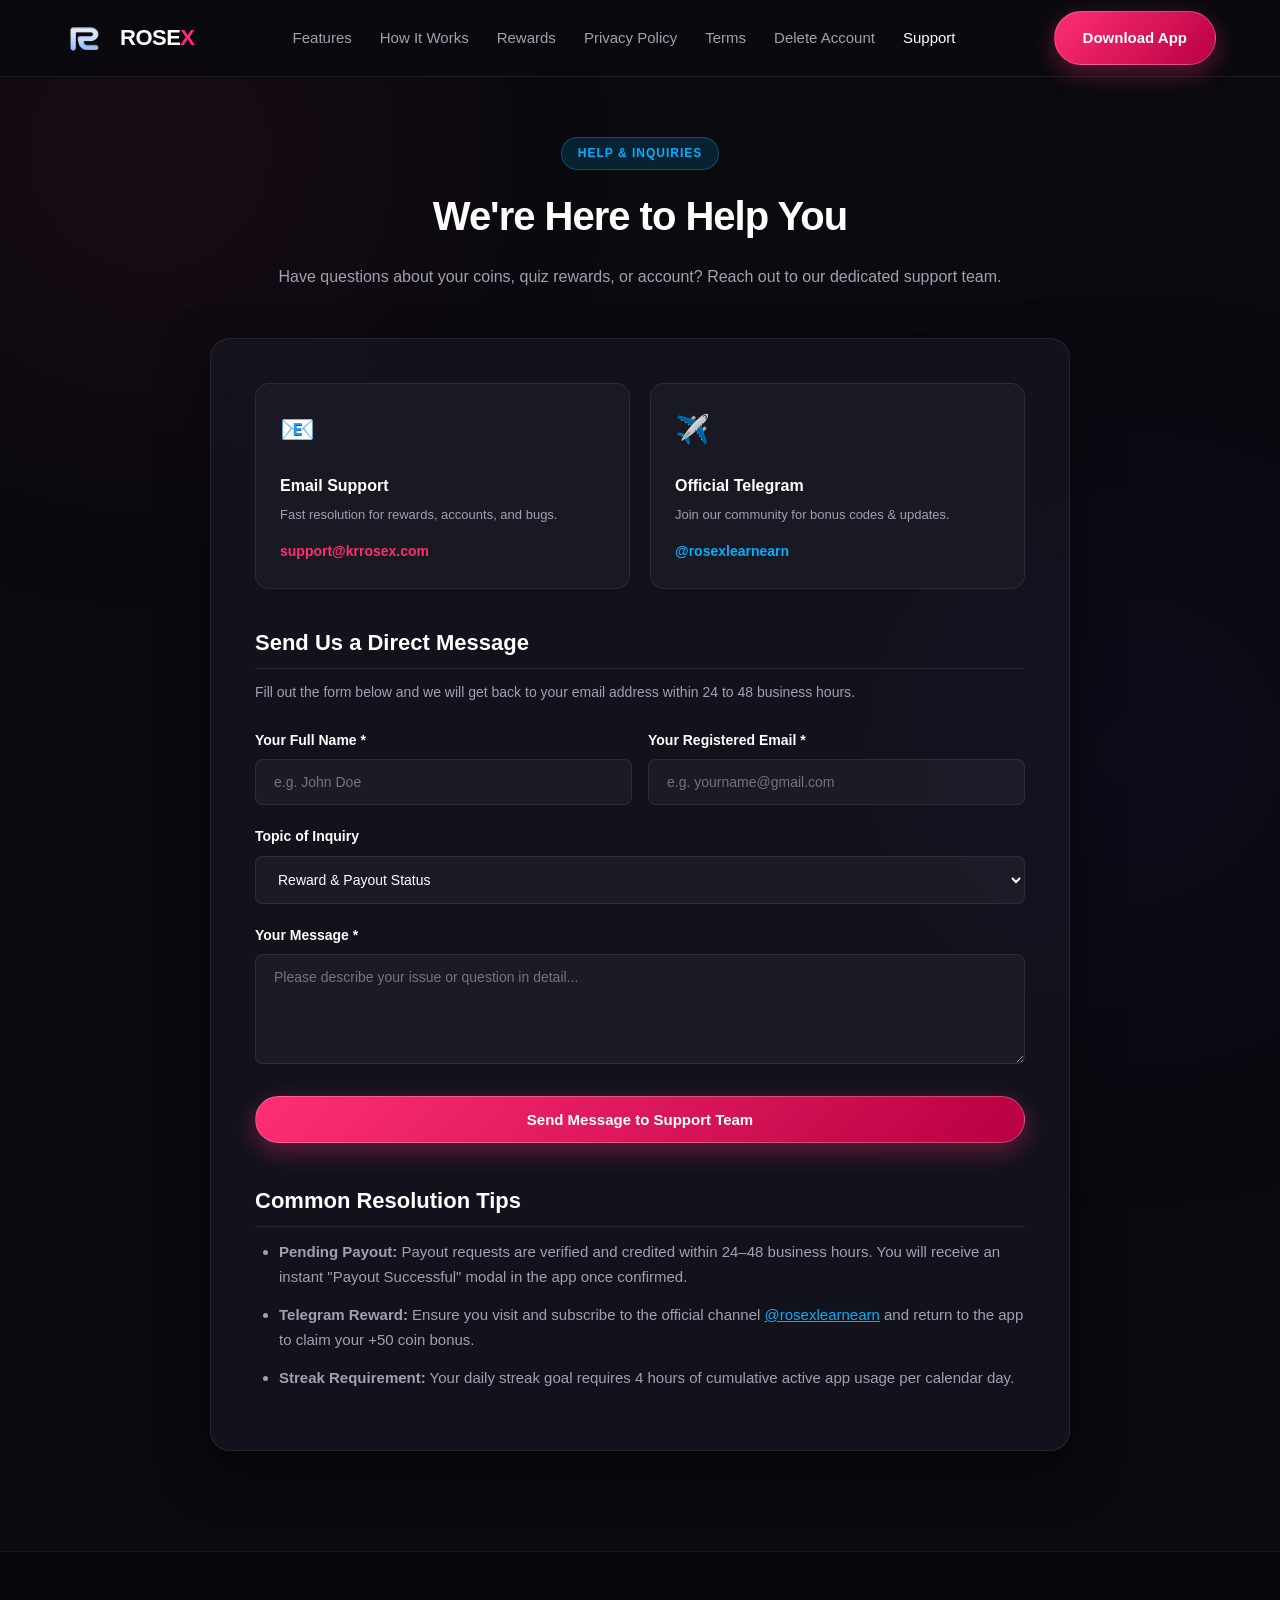
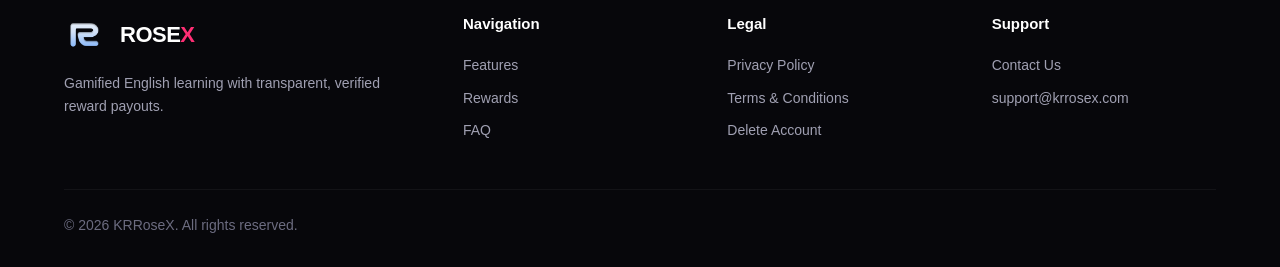
==== krrosex-site/contact.html @ 7bc258e1 "Add files via upload" ====
<!DOCTYPE html>
<html lang="en">
<head>
  <meta charset="UTF-8">
  <meta name="viewport" content="width=device-width, initial-scale=1.0">
  <title>Contact &amp; Support - KRRoseX</title>
  <meta name="description" content="Get help with KRRoseX. Contact our support team for help with quizzes, rewards, coin balances, withdrawals, or general inquiries.">
  <link rel="stylesheet" href="style.css">
  <link rel="icon" type="image/png" href="assets/logo.png">
</head>
<body>

  <!-- Ambient Glows -->
  <div class="ambient-glow glow-top-left"></div>
  <div class="ambient-glow glow-bottom-right"></div>

  <!-- Navbar -->
  <nav class="navbar">
    <div class="container nav-container">
      <a href="index.html" class="logo-wrapper">
        <img src="assets/logo.png" alt="KRRoseX Logo" class="logo-img">
        <span class="logo-text">ROSE<span>X</span></span>
      </a>

      <ul class="nav-links" id="navLinks">
        <li><a href="index.html#features">Features</a></li>
        <li><a href="index.html#how-it-works">How It Works</a></li>
        <li><a href="index.html#rewards">Rewards</a></li>
        <li><a href="privacy-policy.html">Privacy Policy</a></li>
        <li><a href="terms.html">Terms</a></li>
        <li><a href="delete-account.html">Delete Account</a></li>
        <li><a href="contact.html" class="active">Support</a></li>
      </ul>

      <div class="nav-cta">
        <a href="index.html#download" class="btn-primary">Download App</a>
        <button class="mobile-toggle" id="mobileToggle" aria-label="Toggle Navigation">☰</button>
      </div>
    </div>
  </nav>

  <!-- Contact Page Content -->
  <main class="policy-page">
    <div class="container">
      <div class="policy-header">
        <span class="section-tag" style="background: rgba(0, 176, 255, 0.15); border-color: rgba(0, 176, 255, 0.35); color: var(--accent-blue);">Help &amp; Inquiries</span>
        <h1 class="section-title">We're Here to Help You</h1>
        <p class="section-desc">Have questions about your coins, quiz rewards, or account? Reach out to our dedicated support team.</p>
      </div>

      <div class="policy-card" style="max-width: 860px; margin: 0 auto;">
        
        <div style="display: grid; grid-template-columns: 1fr 1fr; gap: 20px; margin-bottom: 36px;">
          <!-- Card 1 -->
          <div style="background: rgba(255, 255, 255, 0.03); border: 1px solid var(--border-card); border-radius: var(--radius-md); padding: 24px;">
            <div style="font-size: 28px; margin-bottom: 8px;">📧</div>
            <h3 style="font-size: 16px; margin-bottom: 6px;">Email Support</h3>
            <p style="font-size: 13px; color: var(--text-secondary); margin-bottom: 12px;">Fast resolution for rewards, accounts, and bugs.</p>
            <a href="mailto:support@krrosex.com" style="color: var(--primary); font-weight: 700; text-decoration: none; font-size: 14px;">support@krrosex.com</a>
          </div>

          <!-- Card 2 -->
          <div style="background: rgba(255, 255, 255, 0.03); border: 1px solid var(--border-card); border-radius: var(--radius-md); padding: 24px;">
            <div style="font-size: 28px; margin-bottom: 8px;">✈️</div>
            <h3 style="font-size: 16px; margin-bottom: 6px;">Official Telegram</h3>
            <p style="font-size: 13px; color: var(--text-secondary); margin-bottom: 12px;">Join our community for bonus codes &amp; updates.</p>
            <a href="https://t.me/rosexlearnearn" target="_blank" rel="noopener" style="color: var(--accent-blue); font-weight: 700; text-decoration: none; font-size: 14px;">@rosexlearnearn</a>
          </div>
        </div>

        <h2>Send Us a Direct Message</h2>
        <p style="font-size: 14px; color: var(--text-secondary); margin-bottom: 24px;">
          Fill out the form below and we will get back to your email address within 24 to 48 business hours.
        </p>

        <form id="contactForm">
          <div style="display: grid; grid-template-columns: 1fr 1fr; gap: 16px;">
            <div class="form-group">
              <label class="form-label" for="cName">Your Full Name *</label>
              <input type="text" id="cName" class="form-input" placeholder="e.g. John Doe" required>
            </div>
            <div class="form-group">
              <label class="form-label" for="cEmail">Your Registered Email *</label>
              <input type="email" id="cEmail" class="form-input" placeholder="e.g. yourname@gmail.com" required>
            </div>
          </div>

          <div class="form-group">
            <label class="form-label" for="cSubject">Topic of Inquiry</label>
            <select id="cSubject" class="form-select">
              <option value="Reward & Payout Status">Reward &amp; Payout Status</option>
              <option value="Coin Balance Discrepancy">Coin Balance Discrepancy</option>
              <option value="Quiz / Learning Content Bug">Quiz / Learning Content Bug</option>
              <option value="Referral Code Inquiry">Referral Code Inquiry</option>
              <option value="General Feedback">General Feedback</option>
            </select>
          </div>

          <div class="form-group">
            <label class="form-label" for="cMsg">Your Message *</label>
            <textarea id="cMsg" class="form-textarea" rows="5" placeholder="Please describe your issue or question in detail..." required></textarea>
          </div>

          <div class="form-group" style="margin-top: 24px;">
            <button type="submit" class="btn-primary" style="width: 100%;">
              <span>Send Message to Support Team</span>
            </button>
          </div>

          <div id="contactFeedback" style="display: none; padding: 16px; background: rgba(0, 230, 118, 0.12); border: 1px solid rgba(0, 230, 118, 0.35); border-radius: var(--radius-sm); color: var(--accent-green); font-size: 14px; margin-top: 16px;">
          </div>
        </form>

        <h2 style="margin-top: 40px;">Common Resolution Tips</h2>
        <ul>
          <li><strong>Pending Payout:</strong> Payout requests are verified and credited within 24–48 business hours. You will receive an instant "Payout Successful" modal in the app once confirmed.</li>
          <li><strong>Telegram Reward:</strong> Ensure you visit and subscribe to the official channel <a href="https://t.me/rosexlearnearn" target="_blank" rel="noopener" style="color: var(--accent-blue);">@rosexlearnearn</a> and return to the app to claim your +50 coin bonus.</li>
          <li><strong>Streak Requirement:</strong> Your daily streak goal requires 4 hours of cumulative active app usage per calendar day.</li>
        </ul>

      </div>
    </div>
  </main>

  <!-- Footer -->
  <footer class="footer">
    <div class="container">
      <div class="footer-grid">
        <div class="footer-col">
          <div class="logo-wrapper" style="margin-bottom: 16px;">
            <img src="assets/logo.png" alt="KRRoseX Logo" class="logo-img">
            <span class="logo-text">ROSE<span>X</span></span>
          </div>
          <p style="color: var(--text-secondary); font-size: 14px;">
            Gamified English learning with transparent, verified reward payouts.
          </p>
        </div>
        <div class="footer-col">
          <h4>Navigation</h4>
          <ul>
            <li><a href="index.html#features">Features</a></li>
            <li><a href="index.html#rewards">Rewards</a></li>
            <li><a href="index.html#faq">FAQ</a></li>
          </ul>
        </div>
        <div class="footer-col">
          <h4>Legal</h4>
          <ul>
            <li><a href="privacy-policy.html">Privacy Policy</a></li>
            <li><a href="terms.html">Terms &amp; Conditions</a></li>
            <li><a href="delete-account.html">Delete Account</a></li>
          </ul>
        </div>
        <div class="footer-col">
          <h4>Support</h4>
          <ul>
            <li><a href="contact.html">Contact Us</a></li>
            <li><a href="mailto:support@krrosex.com">support@krrosex.com</a></li>
          </ul>
        </div>
      </div>
      <div class="footer-bottom">
        <div>&copy; 2026 KRRoseX. All rights reserved.</div>
      </div>
    </div>
  </footer>

  <script src="script.js"></script>
</body>
</html>
---- krrosex-site/style.css ----
:root {
  --bg-primary: #0A0A0F;
  --bg-secondary: #12121A;
  --bg-card: rgba(22, 22, 34, 0.75);
  --bg-card-hover: rgba(30, 30, 46, 0.85);
  --border-card: rgba(255, 255, 255, 0.08);
  --border-glow: rgba(255, 51, 102, 0.4);
  
  --primary: #FF2E74;
  --primary-glow: rgba(255, 46, 116, 0.35);
  --secondary: #7928CA;
  --accent-gold: #FFB800;
  --accent-gold-glow: rgba(255, 184, 0, 0.35);
  --accent-green: #00E676;
  --accent-blue: #00B0FF;
  
  --text-primary: #FFFFFF;
  --text-secondary: #A0A0B2;
  --text-muted: #6C6C80;
  
  --font-family: -apple-system, BlinkMacSystemFont, "Segoe UI", Roboto, Helvetica, Arial, sans-serif;
  --radius-sm: 8px;
  --radius-md: 14px;
  --radius-lg: 20px;
  --radius-xl: 28px;
  --transition: all 0.3s cubic-bezier(0.16, 1, 0.3, 1);
}

* {
  margin: 0;
  padding: 0;
  box-sizing: border-box;
}

html {
  scroll-behavior: smooth;
  font-family: var(--font-family);
  background-color: var(--bg-primary);
  color: var(--text-primary);
}

body {
  overflow-x: hidden;
  line-height: 1.6;
  position: relative;
  background-color: var(--bg-primary);
}

/* Background Ambient Glows */
.ambient-glow {
  position: fixed;
  width: 600px;
  height: 600px;
  border-radius: 50%;
  filter: blur(140px);
  pointer-events: none;
  z-index: 0;
  opacity: 0.15;
}

.glow-top-left {
  top: -150px;
  left: -150px;
  background: radial-gradient(circle, var(--primary) 0%, transparent 70%);
}

.glow-bottom-right {
  bottom: -150px;
  right: -150px;
  background: radial-gradient(circle, var(--secondary) 0%, transparent 70%);
}

.glow-center {
  top: 50%;
  left: 50%;
  transform: translate(-50%, -50%);
  background: radial-gradient(circle, #0070F3 0%, transparent 70%);
  opacity: 0.08;
}

/* Container */
.container {
  max-width: 1200px;
  margin: 0 auto;
  padding: 0 24px;
  position: relative;
  z-index: 1;
}

/* Navbar */
.navbar {
  position: sticky;
  top: 0;
  width: 100%;
  backdrop-filter: blur(20px);
  -webkit-backdrop-filter: blur(20px);
  background: rgba(10, 10, 15, 0.85);
  border-bottom: 1px solid var(--border-card);
  z-index: 100;
  transition: var(--transition);
}

.nav-container {
  display: flex;
  align-items: center;
  justify-content: space-between;
  height: 76px;
}

.logo-wrapper {
  display: flex;
  align-items: center;
  gap: 12px;
  text-decoration: none;
}

.logo-img {
  width: 44px;
  height: 44px;
  border-radius: 12px;
  object-fit: contain;
}

.logo-text {
  font-size: 22px;
  font-weight: 800;
  color: var(--text-primary);
  letter-spacing: -0.5px;
}

.logo-text span {
  color: var(--primary);
}

.nav-links {
  display: flex;
  align-items: center;
  gap: 28px;
  list-style: none;
}

.nav-links a {
  color: var(--text-secondary);
  text-decoration: none;
  font-size: 15px;
  font-weight: 500;
  transition: var(--transition);
}

.nav-links a:hover,
.nav-links a.active {
  color: var(--text-primary);
}

.nav-cta {
  display: flex;
  align-items: center;
  gap: 16px;
}

.mobile-toggle {
  display: none;
  background: none;
  border: none;
  color: var(--text-primary);
  font-size: 26px;
  cursor: pointer;
}

/* Buttons */
.btn-primary {
  display: inline-flex;
  align-items: center;
  justify-content: center;
  gap: 10px;
  padding: 14px 28px;
  background: linear-gradient(135deg, #FF2E74 0%, #B80042 100%);
  color: #FFFFFF;
  font-size: 15px;
  font-weight: 700;
  border-radius: 50px;
  text-decoration: none;
  border: 1px solid rgba(255, 255, 255, 0.25);
  box-shadow: 0 8px 24px var(--primary-glow);
  cursor: pointer;
  transition: var(--transition);
}

.btn-primary:hover {
  transform: translateY(-2px);
  box-shadow: 0 12px 32px rgba(255, 46, 116, 0.55);
}

.btn-secondary {
  display: inline-flex;
  align-items: center;
  justify-content: center;
  gap: 10px;
  padding: 14px 28px;
  background: rgba(255, 255, 255, 0.06);
  color: var(--text-primary);
  font-size: 15px;
  font-weight: 600;
  border-radius: 50px;
  text-decoration: none;
  border: 1px solid var(--border-card);
  backdrop-filter: blur(10px);
  cursor: pointer;
  transition: var(--transition);
}

.btn-secondary:hover {
  background: rgba(255, 255, 255, 0.12);
  border-color: rgba(255, 255, 255, 0.2);
  transform: translateY(-2px);
}

/* Hero Section */
.hero {
  padding: 80px 0 60px;
  position: relative;
}

.hero-grid {
  display: grid;
  grid-template-columns: 1.15fr 0.85fr;
  align-items: center;
  gap: 48px;
}

.hero-badge {
  display: inline-flex;
  align-items: center;
  gap: 8px;
  padding: 8px 16px;
  background: rgba(255, 184, 0, 0.12);
  border: 1px solid rgba(255, 184, 0, 0.35);
  border-radius: 50px;
  color: var(--accent-gold);
  font-size: 13px;
  font-weight: 600;
  margin-bottom: 24px;
}

.hero-badge img {
  width: 18px;
  height: 18px;
}

.hero-title {
  font-size: 54px;
  font-weight: 900;
  line-height: 1.15;
  letter-spacing: -1.5px;
  margin-bottom: 20px;
}

.hero-title .gradient-text {
  background: linear-gradient(135deg, #FFFFFF 0%, #FF2E74 50%, #FFB800 100%);
  -webkit-background-clip: text;
  -webkit-text-fill-color: transparent;
}

.hero-desc {
  font-size: 18px;
  color: var(--text-secondary);
  line-height: 1.6;
  margin-bottom: 36px;
  max-width: 540px;
}

.hero-cta {
  display: flex;
  flex-wrap: wrap;
  gap: 16px;
  margin-bottom: 40px;
}

.hero-stats {
  display: flex;
  gap: 32px;
  padding-top: 24px;
  border-top: 1px solid var(--border-card);
}

.stat-item h3 {
  font-size: 28px;
  font-weight: 800;
  color: var(--text-primary);
}

.stat-item p {
  font-size: 13px;
  color: var(--text-muted);
}

/* Phone Mockup Display */
.hero-phone-wrap {
  position: relative;
  display: flex;
  justify-content: center;
  align-items: center;
}

.phone-card {
  width: 320px;
  background: var(--bg-secondary);
  border: 2px solid rgba(255, 255, 255, 0.12);
  border-radius: 40px;
  padding: 16px;
  box-shadow: 0 25px 60px rgba(0, 0, 0, 0.8), 0 0 50px rgba(255, 46, 116, 0.25);
  position: relative;
}

.phone-screen {
  background: #0D0D14;
  border-radius: 30px;
  padding: 20px 16px;
  display: flex;
  flex-direction: column;
  gap: 16px;
}

.phone-header {
  display: flex;
  justify-content: space-between;
  align-items: center;
}

.phone-user {
  display: flex;
  align-items: center;
  gap: 10px;
}

.phone-avatar {
  width: 38px;
  height: 38px;
  border-radius: 50%;
  border: 2px solid var(--primary);
}

.phone-username {
  font-size: 14px;
  font-weight: 700;
}

.phone-wallet-pill {
  display: flex;
  align-items: center;
  gap: 6px;
  padding: 6px 12px;
  background: rgba(255, 184, 0, 0.15);
  border: 1px solid rgba(255, 184, 0, 0.3);
  border-radius: 20px;
  font-size: 13px;
  font-weight: 700;
  color: var(--accent-gold);
}

.phone-wallet-pill img {
  width: 16px;
  height: 16px;
}

.phone-streak-banner {
  background: linear-gradient(135deg, rgba(255, 46, 116, 0.15) 0%, rgba(121, 40, 202, 0.15) 100%);
  border: 1px solid rgba(255, 46, 116, 0.3);
  border-radius: 16px;
  padding: 14px;
  display: flex;
  align-items: center;
  gap: 12px;
}

.phone-streak-banner img {
  width: 32px;
  height: 32px;
}

.phone-quiz-card {
  background: rgba(255, 255, 255, 0.04);
  border: 1px solid var(--border-card);
  border-radius: 16px;
  padding: 16px;
}

.quiz-option {
  margin-top: 10px;
  padding: 10px 14px;
  border-radius: 10px;
  font-size: 13px;
  background: rgba(255, 255, 255, 0.03);
  border: 1px solid rgba(255, 255, 255, 0.08);
}

.quiz-option.correct {
  background: rgba(0, 230, 118, 0.12);
  border-color: rgba(0, 230, 118, 0.4);
  color: var(--accent-green);
  font-weight: 600;
}

/* Floating Rewards Pill */
.floating-reward {
  position: absolute;
  bottom: -15px;
  left: -20px;
  background: rgba(20, 20, 30, 0.95);
  backdrop-filter: blur(14px);
  border: 1px solid rgba(0, 230, 118, 0.4);
  padding: 12px 20px;
  border-radius: 20px;
  display: flex;
  align-items: center;
  gap: 10px;
  box-shadow: 0 10px 30px rgba(0, 0, 0, 0.6);
  animation: floatUpDown 3s ease-in-out infinite;
}

.floating-reward .check-icon {
  width: 24px;
  height: 24px;
  border-radius: 50%;
  background: var(--accent-green);
  color: #000;
  display: flex;
  align-items: center;
  justify-content: center;
  font-weight: 800;
  font-size: 13px;
}

@keyframes floatUpDown {
  0%, 100% { transform: translateY(0); }
  50% { transform: translateY(-8px); }
}

/* Section Header */
.section-header {
  text-align: center;
  max-width: 680px;
  margin: 0 auto 56px;
}

.section-tag {
  display: inline-block;
  padding: 6px 16px;
  background: rgba(255, 46, 116, 0.12);
  border: 1px solid rgba(255, 46, 116, 0.3);
  border-radius: 50px;
  color: var(--primary);
  font-size: 12px;
  font-weight: 700;
  text-transform: uppercase;
  letter-spacing: 1px;
  margin-bottom: 14px;
}

.section-title {
  font-size: 40px;
  font-weight: 800;
  letter-spacing: -1px;
  margin-bottom: 16px;
}

.section-desc {
  font-size: 16px;
  color: var(--text-secondary);
}

/* Features Grid */
.features-section {
  padding: 100px 0;
}

.features-grid {
  display: grid;
  grid-template-columns: repeat(auto-fit, minmax(320px, 1fr));
  gap: 28px;
}

.feature-card {
  background: var(--bg-card);
  backdrop-filter: blur(16px);
  border: 1px solid var(--border-card);
  border-radius: var(--radius-lg);
  padding: 32px 28px;
  position: relative;
  overflow: hidden;
  transition: var(--transition);
}

.feature-card::before {
  content: "";
  position: absolute;
  top: 0;
  left: 0;
  width: 100%;
  height: 2px;
  background: linear-gradient(90deg, transparent, var(--primary), transparent);
  opacity: 0;
  transition: var(--transition);
}

.feature-card:hover {
  transform: translateY(-6px);
  border-color: rgba(255, 46, 116, 0.35);
  box-shadow: 0 20px 40px rgba(0, 0, 0, 0.5), 0 0 30px rgba(255, 46, 116, 0.15);
}

.feature-card:hover::before {
  opacity: 1;
}

.feature-icon-wrap {
  width: 58px;
  height: 58px;
  border-radius: 16px;
  background: rgba(255, 46, 116, 0.12);
  border: 1px solid rgba(255, 46, 116, 0.25);
  display: flex;
  align-items: center;
  justify-content: center;
  margin-bottom: 22px;
  font-size: 26px;
}

.feature-title {
  font-size: 20px;
  font-weight: 700;
  margin-bottom: 12px;
}

.feature-desc {
  font-size: 14px;
  color: var(--text-secondary);
  line-height: 1.6;
}

/* Rewards Section */
.rewards-section {
  padding: 90px 0;
  background: linear-gradient(180deg, transparent 0%, rgba(18, 18, 26, 0.6) 50%, transparent 100%);
}

.rewards-tabs {
  display: flex;
  justify-content: center;
  gap: 12px;
  margin-bottom: 40px;
  flex-wrap: wrap;
}

.tab-btn {
  padding: 10px 24px;
  border-radius: 30px;
  background: rgba(255, 255, 255, 0.05);
  border: 1px solid var(--border-card);
  color: var(--text-secondary);
  font-size: 14px;
  font-weight: 600;
  cursor: pointer;
  transition: var(--transition);
}

.tab-btn.active,
.tab-btn:hover {
  background: var(--primary);
  color: #FFF;
  border-color: var(--primary);
  box-shadow: 0 4px 16px var(--primary-glow);
}

.rewards-grid {
  display: grid;
  grid-template-columns: repeat(auto-fit, minmax(260px, 1fr));
  gap: 24px;
}

.reward-card {
  background: var(--bg-card);
  border: 1px solid var(--border-card);
  border-radius: var(--radius-lg);
  padding: 24px;
  display: flex;
  flex-direction: column;
  transition: var(--transition);
  position: relative;
}

.reward-card:hover {
  transform: translateY(-4px);
  border-color: rgba(255, 184, 0, 0.35);
  box-shadow: 0 16px 36px rgba(0, 0, 0, 0.5);
}

.reward-logo-wrap {
  width: 100%;
  height: 120px;
  border-radius: 12px;
  overflow: hidden;
  background: rgba(0, 0, 0, 0.3);
  display: flex;
  align-items: center;
  justify-content: center;
  margin-bottom: 18px;
}

.reward-logo-wrap img {
  width: 100%;
  height: 100%;
  object-fit: cover;
}

.reward-name {
  font-size: 18px;
  font-weight: 700;
  margin-bottom: 6px;
}

.reward-desc {
  font-size: 13px;
  color: var(--text-secondary);
  margin-bottom: 16px;
  flex-grow: 1;
}

.reward-badge {
  display: inline-block;
  padding: 6px 14px;
  background: rgba(255, 184, 0, 0.12);
  border: 1px solid rgba(255, 184, 0, 0.3);
  border-radius: 20px;
  color: var(--accent-gold);
  font-size: 13px;
  font-weight: 700;
}

/* How It Works Steps */
.how-section {
  padding: 90px 0;
}

.steps-grid {
  display: grid;
  grid-template-columns: repeat(auto-fit, minmax(240px, 1fr));
  gap: 28px;
  position: relative;
}

.step-card {
  background: var(--bg-card);
  border: 1px solid var(--border-card);
  border-radius: var(--radius-lg);
  padding: 32px 24px;
  position: relative;
  text-align: center;
}

.step-number {
  width: 48px;
  height: 48px;
  border-radius: 50%;
  background: linear-gradient(135deg, var(--primary) 0%, var(--secondary) 100%);
  color: #FFF;
  font-size: 20px;
  font-weight: 800;
  display: flex;
  align-items: center;
  justify-content: center;
  margin: 0 auto 20px;
  box-shadow: 0 6px 16px var(--primary-glow);
}

.step-title {
  font-size: 18px;
  font-weight: 700;
  margin-bottom: 10px;
}

.step-desc {
  font-size: 14px;
  color: var(--text-secondary);
}

/* FAQ Section */
.faq-section {
  padding: 90px 0;
}

.faq-list {
  max-width: 800px;
  margin: 0 auto;
  display: flex;
  flex-direction: column;
  gap: 16px;
}

.faq-item {
  background: var(--bg-card);
  border: 1px solid var(--border-card);
  border-radius: var(--radius-md);
  overflow: hidden;
  transition: var(--transition);
}

.faq-question {
  padding: 20px 24px;
  font-size: 16px;
  font-weight: 600;
  cursor: pointer;
  display: flex;
  justify-content: space-between;
  align-items: center;
  user-select: none;
}

.faq-toggle-icon {
  font-size: 20px;
  transition: transform 0.3s ease;
  color: var(--primary);
}

.faq-answer {
  max-height: 0;
  overflow: hidden;
  transition: max-height 0.35s ease, padding 0.35s ease;
  color: var(--text-secondary);
  font-size: 14px;
  line-height: 1.6;
  padding: 0 24px;
}

.faq-item.active {
  border-color: rgba(255, 46, 116, 0.35);
}

.faq-item.active .faq-toggle-icon {
  transform: rotate(45deg);
}

.faq-item.active .faq-answer {
  max-height: 300px;
  padding: 0 24px 20px;
}

/* Call to Action Banner */
.cta-banner {
  padding: 80px 0;
}

.cta-box {
  background: linear-gradient(135deg, rgba(255, 46, 116, 0.15) 0%, rgba(121, 40, 202, 0.18) 100%);
  border: 1px solid rgba(255, 46, 116, 0.35);
  border-radius: var(--radius-xl);
  padding: 60px 40px;
  text-align: center;
  position: relative;
  overflow: hidden;
  box-shadow: 0 20px 50px rgba(0, 0, 0, 0.6);
}

.cta-title {
  font-size: 38px;
  font-weight: 800;
  margin-bottom: 16px;
}

.cta-desc {
  font-size: 16px;
  color: var(--text-secondary);
  max-width: 580px;
  margin: 0 auto 32px;
}

/* Footer */
.footer {
  background: #07070B;
  border-top: 1px solid var(--border-card);
  padding: 60px 0 30px;
  font-size: 14px;
  color: var(--text-muted);
}

.footer-grid {
  display: grid;
  grid-template-columns: 1.6fr 1fr 1fr 1fr;
  gap: 40px;
  margin-bottom: 48px;
}

.footer-col h4 {
  font-size: 15px;
  font-weight: 700;
  color: var(--text-primary);
  margin-bottom: 18px;
}

.footer-col ul {
  list-style: none;
  display: flex;
  flex-direction: column;
  gap: 10px;
}

.footer-col ul a {
  color: var(--text-secondary);
  text-decoration: none;
  transition: var(--transition);
}

.footer-col ul a:hover {
  color: var(--primary);
}

.footer-bottom {
  border-top: 1px solid rgba(255, 255, 255, 0.05);
  padding-top: 24px;
  display: flex;
  justify-content: space-between;
  align-items: center;
  flex-wrap: wrap;
  gap: 16px;
}

/* Policy Pages Layout */
.policy-page {
  padding: 60px 0 100px;
}

.policy-header {
  text-align: center;
  margin-bottom: 48px;
}

.policy-card {
  background: var(--bg-card);
  backdrop-filter: blur(16px);
  border: 1px solid var(--border-card);
  border-radius: var(--radius-lg);
  padding: 44px;
  box-shadow: 0 20px 50px rgba(0, 0, 0, 0.5);
}

.policy-card h2 {
  font-size: 22px;
  font-weight: 700;
  color: var(--text-primary);
  margin: 32px 0 12px;
  padding-bottom: 8px;
  border-bottom: 1px solid rgba(255, 255, 255, 0.08);
}

.policy-card h2:first-of-type {
  margin-top: 0;
}

.policy-card h3 {
  font-size: 17px;
  font-weight: 600;
  color: var(--text-primary);
  margin: 20px 0 8px;
}

.policy-card p,
.policy-card li {
  font-size: 15px;
  color: var(--text-secondary);
  line-height: 1.7;
  margin-bottom: 12px;
}

.policy-card ul {
  padding-left: 24px;
  margin-bottom: 16px;
}

.policy-badge {
  display: inline-block;
  padding: 4px 12px;
  background: rgba(0, 176, 255, 0.12);
  border: 1px solid rgba(0, 176, 255, 0.3);
  border-radius: 6px;
  color: var(--accent-blue);
  font-size: 12px;
  font-weight: 600;
  margin-right: 6px;
  margin-bottom: 6px;
}

/* Contact / Deletion Form */
.form-group {
  margin-bottom: 20px;
}

.form-label {
  display: block;
  font-size: 14px;
  font-weight: 600;
  color: var(--text-primary);
  margin-bottom: 8px;
}

.form-input,
.form-textarea,
.form-select {
  width: 100%;
  padding: 14px 18px;
  background: rgba(255, 255, 255, 0.04);
  border: 1px solid var(--border-card);
  border-radius: var(--radius-sm);
  color: var(--text-primary);
  font-size: 14px;
  font-family: inherit;
  transition: var(--transition);
}

.form-input:focus,
.form-textarea:focus,
.form-select:focus {
  outline: none;
  border-color: var(--primary);
  box-shadow: 0 0 0 3px var(--primary-glow);
  background: rgba(255, 255, 255, 0.07);
}

/* Responsive */
@media (max-width: 992px) {
  .hero-grid {
    grid-template-columns: 1fr;
    text-align: center;
  }
  .hero-desc {
    margin: 0 auto 36px;
  }
  .hero-cta {
    justify-content: center;
  }
  .hero-stats {
    justify-content: center;
  }
  .hero-phone-wrap {
    margin-top: 20px;
  }
  .footer-grid {
    grid-template-columns: 1fr 1fr;
  }
}

@media (max-width: 768px) {
  .nav-links {
    position: fixed;
    top: 76px;
    left: 0;
    width: 100%;
    background: rgba(10, 10, 15, 0.98);
    backdrop-filter: blur(20px);
    flex-direction: column;
    padding: 30px;
    gap: 20px;
    border-bottom: 1px solid var(--border-card);
    transform: translateY(-150%);
    transition: transform 0.4s ease;
  }
  .nav-links.active {
    transform: translateY(0);
  }
  .mobile-toggle {
    display: block;
  }
  .hero-title {
    font-size: 38px;
  }
  .section-title {
    font-size: 30px;
  }
  .policy-card {
    padding: 24px;
  }
  .footer-grid {
    grid-template-columns: 1fr;
  }
}
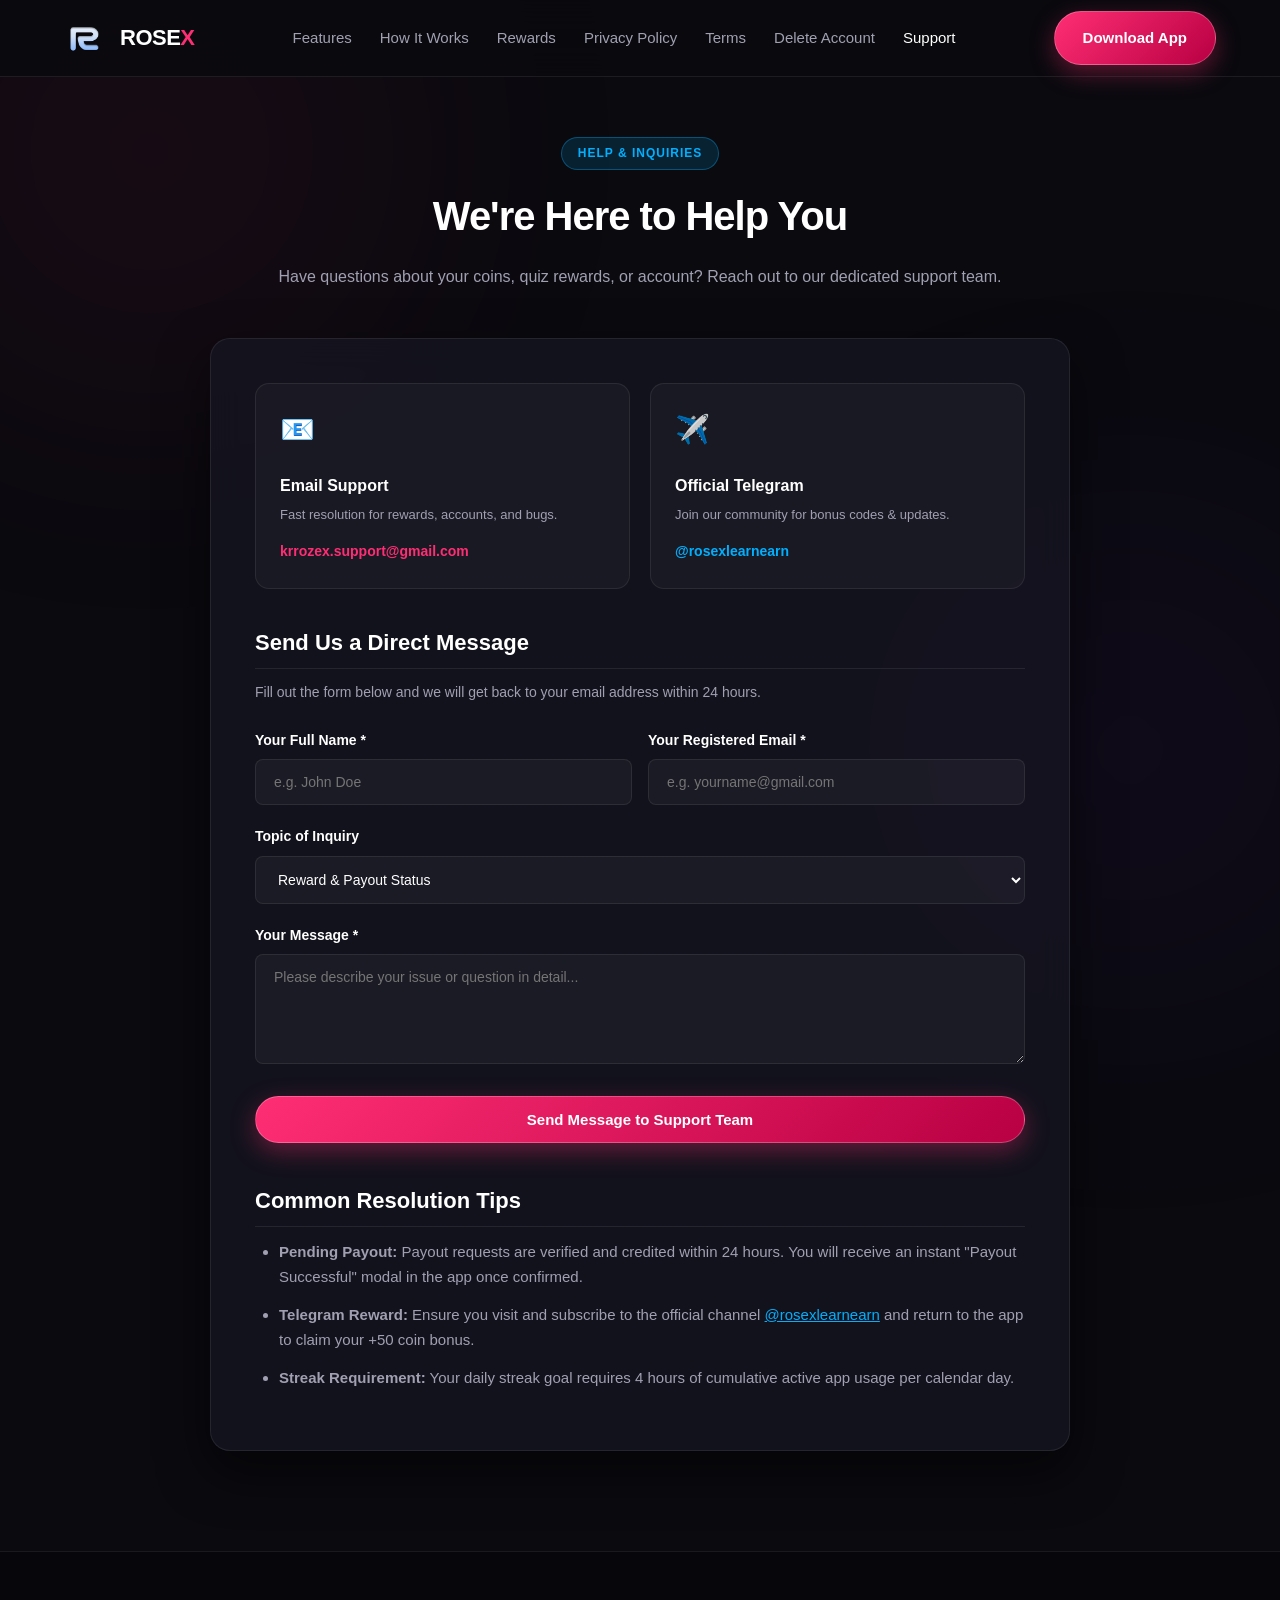
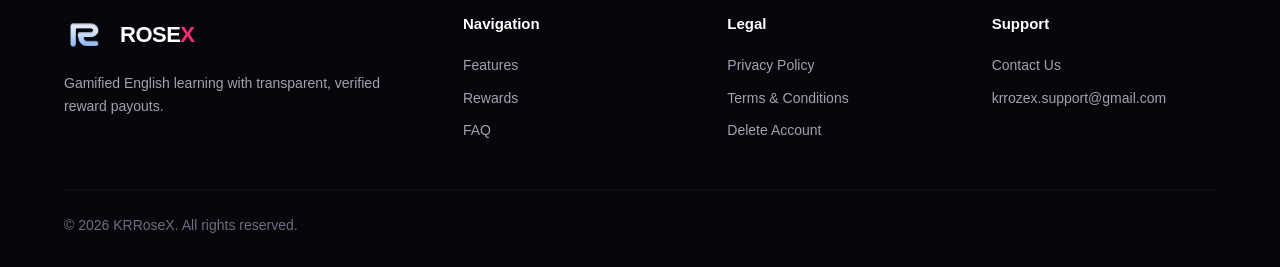
==== commit 24be4af7: "Update contact.html" ====
--- a/krrosex-site/contact.html
+++ b/krrosex-site/contact.html
@@ -56,7 +56,7 @@
             <div style="font-size: 28px; margin-bottom: 8px;">📧</div>
             <h3 style="font-size: 16px; margin-bottom: 6px;">Email Support</h3>
             <p style="font-size: 13px; color: var(--text-secondary); margin-bottom: 12px;">Fast resolution for rewards, accounts, and bugs.</p>
-            <a href="mailto:support@krrosex.com" style="color: var(--primary); font-weight: 700; text-decoration: none; font-size: 14px;">support@krrosex.com</a>
+            <a href="mailto:krrozex.support@gmail.com" style="color: var(--primary); font-weight: 700; text-decoration: none; font-size: 14px;">krrozex.support@gmail.com</a>
           </div>
 
           <!-- Card 2 -->
@@ -70,7 +70,7 @@
 
         <h2>Send Us a Direct Message</h2>
         <p style="font-size: 14px; color: var(--text-secondary); margin-bottom: 24px;">
-          Fill out the form below and we will get back to your email address within 24 to 48 business hours.
+          Fill out the form below and we will get back to your email address within 24 hours.
         </p>
 
         <form id="contactForm">
@@ -113,7 +113,7 @@
 
         <h2 style="margin-top: 40px;">Common Resolution Tips</h2>
         <ul>
-          <li><strong>Pending Payout:</strong> Payout requests are verified and credited within 24–48 business hours. You will receive an instant "Payout Successful" modal in the app once confirmed.</li>
+          <li><strong>Pending Payout:</strong> Payout requests are verified and credited within 24 hours. You will receive an instant "Payout Successful" modal in the app once confirmed.</li>
           <li><strong>Telegram Reward:</strong> Ensure you visit and subscribe to the official channel <a href="https://t.me/rosexlearnearn" target="_blank" rel="noopener" style="color: var(--accent-blue);">@rosexlearnearn</a> and return to the app to claim your +50 coin bonus.</li>
           <li><strong>Streak Requirement:</strong> Your daily streak goal requires 4 hours of cumulative active app usage per calendar day.</li>
         </ul>
@@ -155,7 +155,7 @@
           <h4>Support</h4>
           <ul>
             <li><a href="contact.html">Contact Us</a></li>
-            <li><a href="mailto:support@krrosex.com">support@krrosex.com</a></li>
+            <li><a href="mailto:krrozex.support@gmail.com">krrozex.support@gmail.com</a></li>
           </ul>
         </div>
       </div>
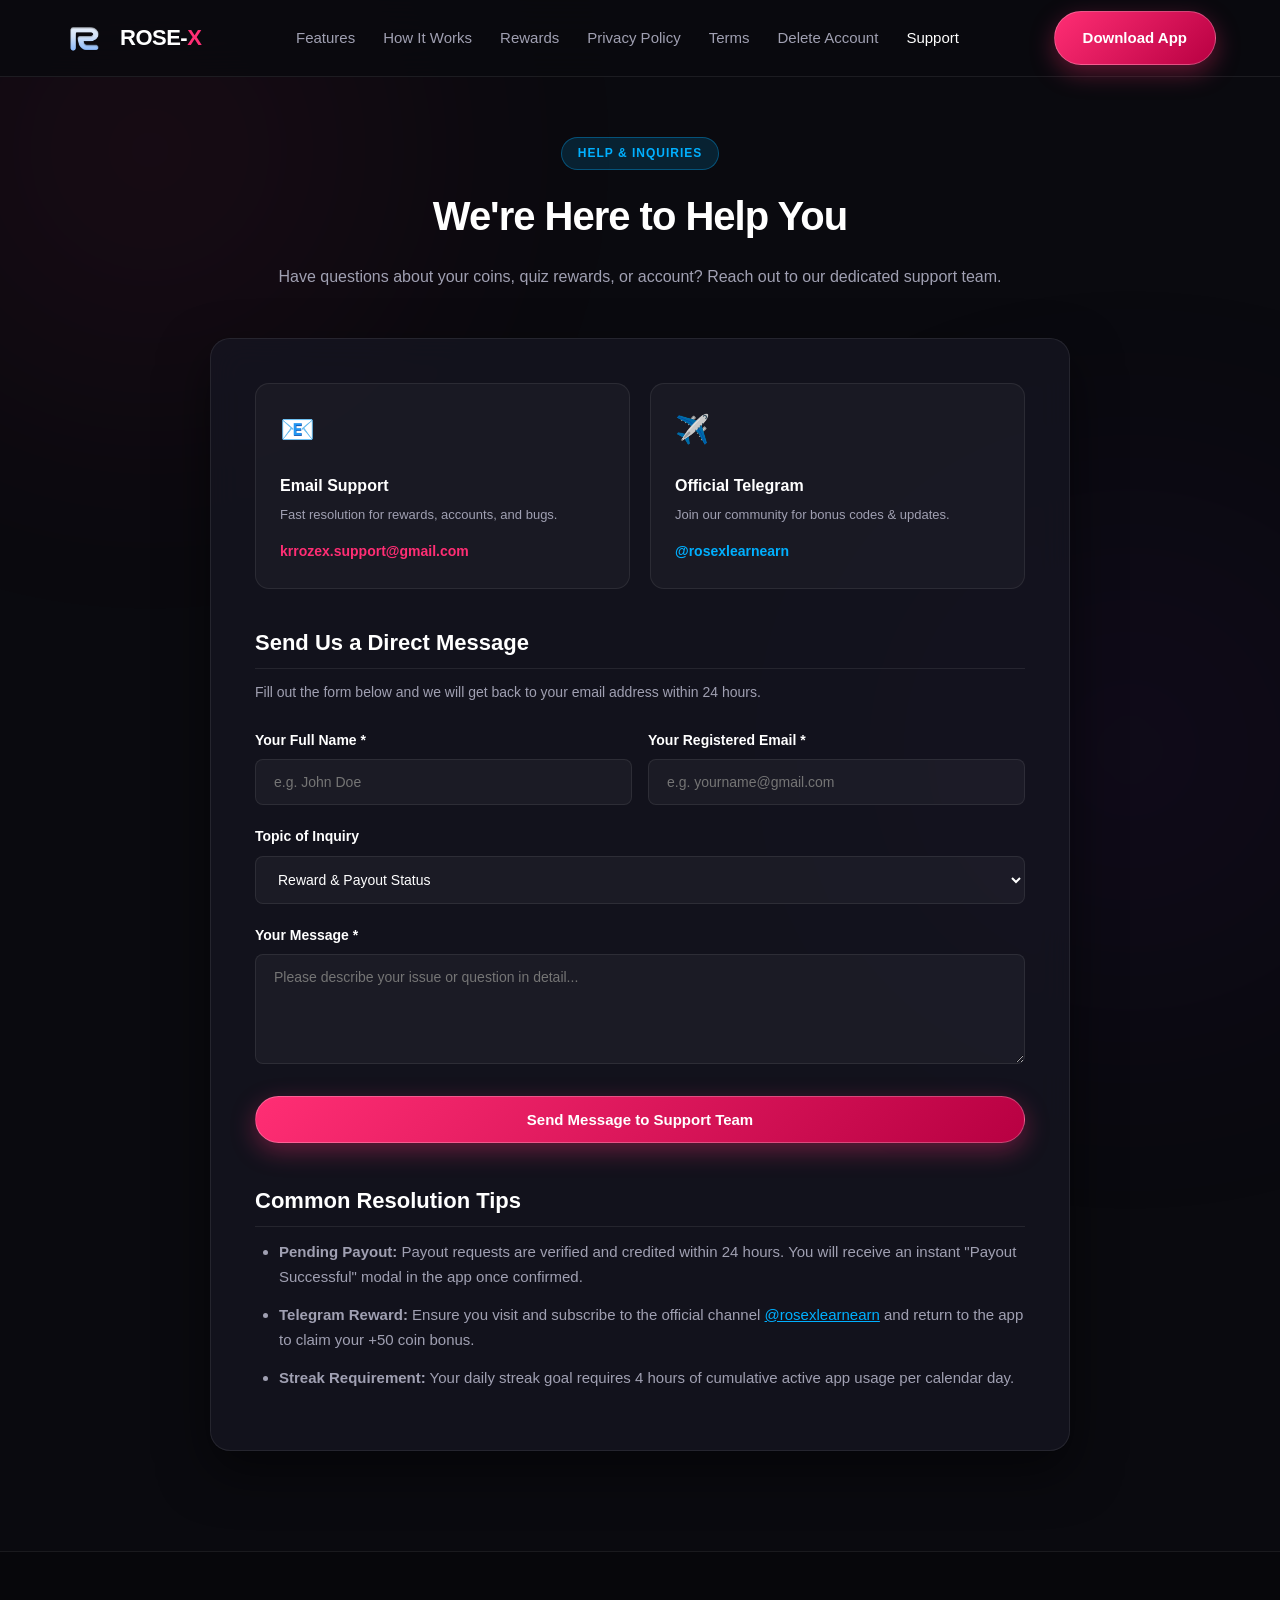
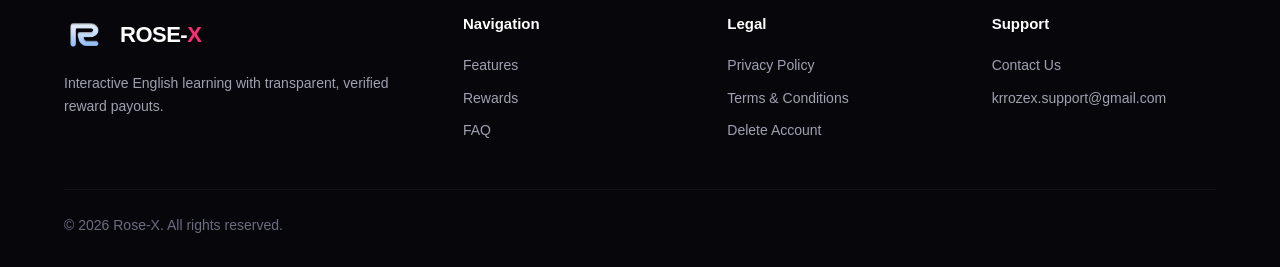
==== commit d1db9fe0: "Add files via upload" ====
--- a/krrosex-site/contact.html
+++ b/krrosex-site/contact.html
@@ -1,170 +1,170 @@
-<!DOCTYPE html>
-<html lang="en">
-<head>
-  <meta charset="UTF-8">
-  <meta name="viewport" content="width=device-width, initial-scale=1.0">
-  <title>Contact &amp; Support - KRRoseX</title>
-  <meta name="description" content="Get help with KRRoseX. Contact our support team for help with quizzes, rewards, coin balances, withdrawals, or general inquiries.">
-  <link rel="stylesheet" href="style.css">
-  <link rel="icon" type="image/png" href="assets/logo.png">
-</head>
-<body>
-
-  <!-- Ambient Glows -->
-  <div class="ambient-glow glow-top-left"></div>
-  <div class="ambient-glow glow-bottom-right"></div>
-
-  <!-- Navbar -->
-  <nav class="navbar">
-    <div class="container nav-container">
-      <a href="index.html" class="logo-wrapper">
-        <img src="assets/logo.png" alt="KRRoseX Logo" class="logo-img">
-        <span class="logo-text">ROSE<span>X</span></span>
-      </a>
-
-      <ul class="nav-links" id="navLinks">
-        <li><a href="index.html#features">Features</a></li>
-        <li><a href="index.html#how-it-works">How It Works</a></li>
-        <li><a href="index.html#rewards">Rewards</a></li>
-        <li><a href="privacy-policy.html">Privacy Policy</a></li>
-        <li><a href="terms.html">Terms</a></li>
-        <li><a href="delete-account.html">Delete Account</a></li>
-        <li><a href="contact.html" class="active">Support</a></li>
-      </ul>
-
-      <div class="nav-cta">
-        <a href="index.html#download" class="btn-primary">Download App</a>
-        <button class="mobile-toggle" id="mobileToggle" aria-label="Toggle Navigation">☰</button>
-      </div>
-    </div>
-  </nav>
-
-  <!-- Contact Page Content -->
-  <main class="policy-page">
-    <div class="container">
-      <div class="policy-header">
-        <span class="section-tag" style="background: rgba(0, 176, 255, 0.15); border-color: rgba(0, 176, 255, 0.35); color: var(--accent-blue);">Help &amp; Inquiries</span>
-        <h1 class="section-title">We're Here to Help You</h1>
-        <p class="section-desc">Have questions about your coins, quiz rewards, or account? Reach out to our dedicated support team.</p>
-      </div>
-
-      <div class="policy-card" style="max-width: 860px; margin: 0 auto;">
-        
-        <div style="display: grid; grid-template-columns: 1fr 1fr; gap: 20px; margin-bottom: 36px;">
-          <!-- Card 1 -->
-          <div style="background: rgba(255, 255, 255, 0.03); border: 1px solid var(--border-card); border-radius: var(--radius-md); padding: 24px;">
-            <div style="font-size: 28px; margin-bottom: 8px;">📧</div>
-            <h3 style="font-size: 16px; margin-bottom: 6px;">Email Support</h3>
-            <p style="font-size: 13px; color: var(--text-secondary); margin-bottom: 12px;">Fast resolution for rewards, accounts, and bugs.</p>
-            <a href="mailto:krrozex.support@gmail.com" style="color: var(--primary); font-weight: 700; text-decoration: none; font-size: 14px;">krrozex.support@gmail.com</a>
-          </div>
-
-          <!-- Card 2 -->
-          <div style="background: rgba(255, 255, 255, 0.03); border: 1px solid var(--border-card); border-radius: var(--radius-md); padding: 24px;">
-            <div style="font-size: 28px; margin-bottom: 8px;">✈️</div>
-            <h3 style="font-size: 16px; margin-bottom: 6px;">Official Telegram</h3>
-            <p style="font-size: 13px; color: var(--text-secondary); margin-bottom: 12px;">Join our community for bonus codes &amp; updates.</p>
-            <a href="https://t.me/rosexlearnearn" target="_blank" rel="noopener" style="color: var(--accent-blue); font-weight: 700; text-decoration: none; font-size: 14px;">@rosexlearnearn</a>
-          </div>
-        </div>
-
-        <h2>Send Us a Direct Message</h2>
-        <p style="font-size: 14px; color: var(--text-secondary); margin-bottom: 24px;">
-          Fill out the form below and we will get back to your email address within 24 hours.
-        </p>
-
-        <form id="contactForm">
-          <div style="display: grid; grid-template-columns: 1fr 1fr; gap: 16px;">
-            <div class="form-group">
-              <label class="form-label" for="cName">Your Full Name *</label>
-              <input type="text" id="cName" class="form-input" placeholder="e.g. John Doe" required>
-            </div>
-            <div class="form-group">
-              <label class="form-label" for="cEmail">Your Registered Email *</label>
-              <input type="email" id="cEmail" class="form-input" placeholder="e.g. yourname@gmail.com" required>
-            </div>
-          </div>
-
-          <div class="form-group">
-            <label class="form-label" for="cSubject">Topic of Inquiry</label>
-            <select id="cSubject" class="form-select">
-              <option value="Reward & Payout Status">Reward &amp; Payout Status</option>
-              <option value="Coin Balance Discrepancy">Coin Balance Discrepancy</option>
-              <option value="Quiz / Learning Content Bug">Quiz / Learning Content Bug</option>
-              <option value="Referral Code Inquiry">Referral Code Inquiry</option>
-              <option value="General Feedback">General Feedback</option>
-            </select>
-          </div>
-
-          <div class="form-group">
-            <label class="form-label" for="cMsg">Your Message *</label>
-            <textarea id="cMsg" class="form-textarea" rows="5" placeholder="Please describe your issue or question in detail..." required></textarea>
-          </div>
-
-          <div class="form-group" style="margin-top: 24px;">
-            <button type="submit" class="btn-primary" style="width: 100%;">
-              <span>Send Message to Support Team</span>
-            </button>
-          </div>
-
-          <div id="contactFeedback" style="display: none; padding: 16px; background: rgba(0, 230, 118, 0.12); border: 1px solid rgba(0, 230, 118, 0.35); border-radius: var(--radius-sm); color: var(--accent-green); font-size: 14px; margin-top: 16px;">
-          </div>
-        </form>
-
-        <h2 style="margin-top: 40px;">Common Resolution Tips</h2>
-        <ul>
-          <li><strong>Pending Payout:</strong> Payout requests are verified and credited within 24 hours. You will receive an instant "Payout Successful" modal in the app once confirmed.</li>
-          <li><strong>Telegram Reward:</strong> Ensure you visit and subscribe to the official channel <a href="https://t.me/rosexlearnearn" target="_blank" rel="noopener" style="color: var(--accent-blue);">@rosexlearnearn</a> and return to the app to claim your +50 coin bonus.</li>
-          <li><strong>Streak Requirement:</strong> Your daily streak goal requires 4 hours of cumulative active app usage per calendar day.</li>
-        </ul>
-
-      </div>
-    </div>
-  </main>
-
-  <!-- Footer -->
-  <footer class="footer">
-    <div class="container">
-      <div class="footer-grid">
-        <div class="footer-col">
-          <div class="logo-wrapper" style="margin-bottom: 16px;">
-            <img src="assets/logo.png" alt="KRRoseX Logo" class="logo-img">
-            <span class="logo-text">ROSE<span>X</span></span>
-          </div>
-          <p style="color: var(--text-secondary); font-size: 14px;">
-            Gamified English learning with transparent, verified reward payouts.
-          </p>
-        </div>
-        <div class="footer-col">
-          <h4>Navigation</h4>
-          <ul>
-            <li><a href="index.html#features">Features</a></li>
-            <li><a href="index.html#rewards">Rewards</a></li>
-            <li><a href="index.html#faq">FAQ</a></li>
-          </ul>
-        </div>
-        <div class="footer-col">
-          <h4>Legal</h4>
-          <ul>
-            <li><a href="privacy-policy.html">Privacy Policy</a></li>
-            <li><a href="terms.html">Terms &amp; Conditions</a></li>
-            <li><a href="delete-account.html">Delete Account</a></li>
-          </ul>
-        </div>
-        <div class="footer-col">
-          <h4>Support</h4>
-          <ul>
-            <li><a href="contact.html">Contact Us</a></li>
-            <li><a href="mailto:krrozex.support@gmail.com">krrozex.support@gmail.com</a></li>
-          </ul>
-        </div>
-      </div>
-      <div class="footer-bottom">
-        <div>&copy; 2026 KRRoseX. All rights reserved.</div>
-      </div>
-    </div>
-  </footer>
-
-  <script src="script.js"></script>
-</body>
-</html>
+<!DOCTYPE html>
+<html lang="en">
+<head>
+  <meta charset="UTF-8">
+  <meta name="viewport" content="width=device-width, initial-scale=1.0">
+  <title>Contact &amp; Support - Rose-X</title>
+  <meta name="description" content="Get help with Rose-X. Contact our support team for help with quizzes, rewards, coin balances, withdrawals, or general inquiries.">
+  <link rel="stylesheet" href="style.css">
+  <link rel="icon" type="image/png" href="assets/logo.png">
+</head>
+<body>
+
+  <!-- Ambient Glows -->
+  <div class="ambient-glow glow-top-left"></div>
+  <div class="ambient-glow glow-bottom-right"></div>
+
+  <!-- Navbar -->
+  <nav class="navbar">
+    <div class="container nav-container">
+      <a href="index.html" class="logo-wrapper">
+        <img src="assets/logo.png" alt="Rose-X Logo" class="logo-img">
+        <span class="logo-text">ROSE-<span>X</span></span>
+      </a>
+
+      <ul class="nav-links" id="navLinks">
+        <li><a href="index.html#features">Features</a></li>
+        <li><a href="index.html#how-it-works">How It Works</a></li>
+        <li><a href="index.html#rewards">Rewards</a></li>
+        <li><a href="privacy-policy.html">Privacy Policy</a></li>
+        <li><a href="terms.html">Terms</a></li>
+        <li><a href="delete-account.html">Delete Account</a></li>
+        <li><a href="contact.html" class="active">Support</a></li>
+      </ul>
+
+      <div class="nav-cta">
+        <a href="index.html#download" class="btn-primary">Download App</a>
+        <button class="mobile-toggle" id="mobileToggle" aria-label="Toggle Navigation">☰</button>
+      </div>
+    </div>
+  </nav>
+
+  <!-- Contact Page Content -->
+  <main class="policy-page">
+    <div class="container">
+      <div class="policy-header">
+        <span class="section-tag" style="background: rgba(0, 176, 255, 0.15); border-color: rgba(0, 176, 255, 0.35); color: var(--accent-blue);">Help &amp; Inquiries</span>
+        <h1 class="section-title">We're Here to Help You</h1>
+        <p class="section-desc">Have questions about your coins, quiz rewards, or account? Reach out to our dedicated support team.</p>
+      </div>
+
+      <div class="policy-card" style="max-width: 860px; margin: 0 auto;">
+        
+        <div style="display: grid; grid-template-columns: 1fr 1fr; gap: 20px; margin-bottom: 36px;">
+          <!-- Card 1 -->
+          <div style="background: rgba(255, 255, 255, 0.03); border: 1px solid var(--border-card); border-radius: var(--radius-md); padding: 24px;">
+            <div style="font-size: 28px; margin-bottom: 8px;">📧</div>
+            <h3 style="font-size: 16px; margin-bottom: 6px;">Email Support</h3>
+            <p style="font-size: 13px; color: var(--text-secondary); margin-bottom: 12px;">Fast resolution for rewards, accounts, and bugs.</p>
+            <a href="mailto:krrozex.support@gmail.com" style="color: var(--primary); font-weight: 700; text-decoration: none; font-size: 14px;">krrozex.support@gmail.com</a>
+          </div>
+
+          <!-- Card 2 -->
+          <div style="background: rgba(255, 255, 255, 0.03); border: 1px solid var(--border-card); border-radius: var(--radius-md); padding: 24px;">
+            <div style="font-size: 28px; margin-bottom: 8px;">✈️</div>
+            <h3 style="font-size: 16px; margin-bottom: 6px;">Official Telegram</h3>
+            <p style="font-size: 13px; color: var(--text-secondary); margin-bottom: 12px;">Join our community for bonus codes &amp; updates.</p>
+            <a href="https://t.me/rosexlearnearn" target="_blank" rel="noopener" style="color: var(--accent-blue); font-weight: 700; text-decoration: none; font-size: 14px;">@rosexlearnearn</a>
+          </div>
+        </div>
+
+        <h2>Send Us a Direct Message</h2>
+        <p style="font-size: 14px; color: var(--text-secondary); margin-bottom: 24px;">
+          Fill out the form below and we will get back to your email address within 24 hours.
+        </p>
+
+        <form id="contactForm">
+          <div style="display: grid; grid-template-columns: 1fr 1fr; gap: 16px;">
+            <div class="form-group">
+              <label class="form-label" for="cName">Your Full Name *</label>
+              <input type="text" id="cName" class="form-input" placeholder="e.g. John Doe" required>
+            </div>
+            <div class="form-group">
+              <label class="form-label" for="cEmail">Your Registered Email *</label>
+              <input type="email" id="cEmail" class="form-input" placeholder="e.g. yourname@gmail.com" required>
+            </div>
+          </div>
+
+          <div class="form-group">
+            <label class="form-label" for="cSubject">Topic of Inquiry</label>
+            <select id="cSubject" class="form-select">
+              <option value="Reward & Payout Status">Reward &amp; Payout Status</option>
+              <option value="Coin Balance Discrepancy">Coin Balance Discrepancy</option>
+              <option value="Quiz / Learning Content Bug">Quiz / Learning Content Bug</option>
+              <option value="Referral Code Inquiry">Referral Code Inquiry</option>
+              <option value="General Feedback">General Feedback</option>
+            </select>
+          </div>
+
+          <div class="form-group">
+            <label class="form-label" for="cMsg">Your Message *</label>
+            <textarea id="cMsg" class="form-textarea" rows="5" placeholder="Please describe your issue or question in detail..." required></textarea>
+          </div>
+
+          <div class="form-group" style="margin-top: 24px;">
+            <button type="submit" class="btn-primary" style="width: 100%;">
+              <span>Send Message to Support Team</span>
+            </button>
+          </div>
+
+          <div id="contactFeedback" style="display: none; padding: 16px; background: rgba(0, 230, 118, 0.12); border: 1px solid rgba(0, 230, 118, 0.35); border-radius: var(--radius-sm); color: var(--accent-green); font-size: 14px; margin-top: 16px;">
+          </div>
+        </form>
+
+        <h2 style="margin-top: 40px;">Common Resolution Tips</h2>
+        <ul>
+          <li><strong>Pending Payout:</strong> Payout requests are verified and credited within 24 hours. You will receive an instant "Payout Successful" modal in the app once confirmed.</li>
+          <li><strong>Telegram Reward:</strong> Ensure you visit and subscribe to the official channel <a href="https://t.me/rosexlearnearn" target="_blank" rel="noopener" style="color: var(--accent-blue);">@rosexlearnearn</a> and return to the app to claim your +50 coin bonus.</li>
+          <li><strong>Streak Requirement:</strong> Your daily streak goal requires 4 hours of cumulative active app usage per calendar day.</li>
+        </ul>
+
+      </div>
+    </div>
+  </main>
+
+  <!-- Footer -->
+  <footer class="footer">
+    <div class="container">
+      <div class="footer-grid">
+        <div class="footer-col">
+          <div class="logo-wrapper" style="margin-bottom: 16px;">
+            <img src="assets/logo.png" alt="Rose-X Logo" class="logo-img">
+            <span class="logo-text">ROSE-<span>X</span></span>
+          </div>
+          <p style="color: var(--text-secondary); font-size: 14px;">
+            Interactive English learning with transparent, verified reward payouts.
+          </p>
+        </div>
+        <div class="footer-col">
+          <h4>Navigation</h4>
+          <ul>
+            <li><a href="index.html#features">Features</a></li>
+            <li><a href="index.html#rewards">Rewards</a></li>
+            <li><a href="index.html#faq">FAQ</a></li>
+          </ul>
+        </div>
+        <div class="footer-col">
+          <h4>Legal</h4>
+          <ul>
+            <li><a href="privacy-policy.html">Privacy Policy</a></li>
+            <li><a href="terms.html">Terms &amp; Conditions</a></li>
+            <li><a href="delete-account.html">Delete Account</a></li>
+          </ul>
+        </div>
+        <div class="footer-col">
+          <h4>Support</h4>
+          <ul>
+            <li><a href="contact.html">Contact Us</a></li>
+            <li><a href="mailto:krrozex.support@gmail.com">krrozex.support@gmail.com</a></li>
+          </ul>
+        </div>
+      </div>
+      <div class="footer-bottom">
+        <div>&copy; 2026 Rose-X. All rights reserved.</div>
+      </div>
+    </div>
+  </footer>
+
+  <script src="script.js"></script>
+</body>
+</html>
--- a/krrosex-site/style.css
+++ b/krrosex-site/style.css
@@ -1,984 +1,996 @@
-:root {
-  --bg-primary: #0A0A0F;
-  --bg-secondary: #12121A;
-  --bg-card: rgba(22, 22, 34, 0.75);
-  --bg-card-hover: rgba(30, 30, 46, 0.85);
-  --border-card: rgba(255, 255, 255, 0.08);
-  --border-glow: rgba(255, 51, 102, 0.4);
-  
-  --primary: #FF2E74;
-  --primary-glow: rgba(255, 46, 116, 0.35);
-  --secondary: #7928CA;
-  --accent-gold: #FFB800;
-  --accent-gold-glow: rgba(255, 184, 0, 0.35);
-  --accent-green: #00E676;
-  --accent-blue: #00B0FF;
-  
-  --text-primary: #FFFFFF;
-  --text-secondary: #A0A0B2;
-  --text-muted: #6C6C80;
-  
-  --font-family: -apple-system, BlinkMacSystemFont, "Segoe UI", Roboto, Helvetica, Arial, sans-serif;
-  --radius-sm: 8px;
-  --radius-md: 14px;
-  --radius-lg: 20px;
-  --radius-xl: 28px;
-  --transition: all 0.3s cubic-bezier(0.16, 1, 0.3, 1);
-}
-
-* {
-  margin: 0;
-  padding: 0;
-  box-sizing: border-box;
-}
-
-html {
-  scroll-behavior: smooth;
-  font-family: var(--font-family);
-  background-color: var(--bg-primary);
-  color: var(--text-primary);
-}
-
-body {
-  overflow-x: hidden;
-  line-height: 1.6;
-  position: relative;
-  background-color: var(--bg-primary);
-}
-
-/* Background Ambient Glows */
-.ambient-glow {
-  position: fixed;
-  width: 600px;
-  height: 600px;
-  border-radius: 50%;
-  filter: blur(140px);
-  pointer-events: none;
-  z-index: 0;
-  opacity: 0.15;
-}
-
-.glow-top-left {
-  top: -150px;
-  left: -150px;
-  background: radial-gradient(circle, var(--primary) 0%, transparent 70%);
-}
-
-.glow-bottom-right {
-  bottom: -150px;
-  right: -150px;
-  background: radial-gradient(circle, var(--secondary) 0%, transparent 70%);
-}
-
-.glow-center {
-  top: 50%;
-  left: 50%;
-  transform: translate(-50%, -50%);
-  background: radial-gradient(circle, #0070F3 0%, transparent 70%);
-  opacity: 0.08;
-}
-
-/* Container */
-.container {
-  max-width: 1200px;
-  margin: 0 auto;
-  padding: 0 24px;
-  position: relative;
-  z-index: 1;
-}
-
-/* Navbar */
-.navbar {
-  position: sticky;
-  top: 0;
-  width: 100%;
-  backdrop-filter: blur(20px);
-  -webkit-backdrop-filter: blur(20px);
-  background: rgba(10, 10, 15, 0.85);
-  border-bottom: 1px solid var(--border-card);
-  z-index: 100;
-  transition: var(--transition);
-}
-
-.nav-container {
-  display: flex;
-  align-items: center;
-  justify-content: space-between;
-  height: 76px;
-}
-
-.logo-wrapper {
-  display: flex;
-  align-items: center;
-  gap: 12px;
-  text-decoration: none;
-}
-
-.logo-img {
-  width: 44px;
-  height: 44px;
-  border-radius: 12px;
-  object-fit: contain;
-}
-
-.logo-text {
-  font-size: 22px;
-  font-weight: 800;
-  color: var(--text-primary);
-  letter-spacing: -0.5px;
-}
-
-.logo-text span {
-  color: var(--primary);
-}
-
-.nav-links {
-  display: flex;
-  align-items: center;
-  gap: 28px;
-  list-style: none;
-}
-
-.nav-links a {
-  color: var(--text-secondary);
-  text-decoration: none;
-  font-size: 15px;
-  font-weight: 500;
-  transition: var(--transition);
-}
-
-.nav-links a:hover,
-.nav-links a.active {
-  color: var(--text-primary);
-}
-
-.nav-cta {
-  display: flex;
-  align-items: center;
-  gap: 16px;
-}
-
-.mobile-toggle {
-  display: none;
-  background: none;
-  border: none;
-  color: var(--text-primary);
-  font-size: 26px;
-  cursor: pointer;
-}
-
-/* Buttons */
-.btn-primary {
-  display: inline-flex;
-  align-items: center;
-  justify-content: center;
-  gap: 10px;
-  padding: 14px 28px;
-  background: linear-gradient(135deg, #FF2E74 0%, #B80042 100%);
-  color: #FFFFFF;
-  font-size: 15px;
-  font-weight: 700;
-  border-radius: 50px;
-  text-decoration: none;
-  border: 1px solid rgba(255, 255, 255, 0.25);
-  box-shadow: 0 8px 24px var(--primary-glow);
-  cursor: pointer;
-  transition: var(--transition);
-}
-
-.btn-primary:hover {
-  transform: translateY(-2px);
-  box-shadow: 0 12px 32px rgba(255, 46, 116, 0.55);
-}
-
-.btn-secondary {
-  display: inline-flex;
-  align-items: center;
-  justify-content: center;
-  gap: 10px;
-  padding: 14px 28px;
-  background: rgba(255, 255, 255, 0.06);
-  color: var(--text-primary);
-  font-size: 15px;
-  font-weight: 600;
-  border-radius: 50px;
-  text-decoration: none;
-  border: 1px solid var(--border-card);
-  backdrop-filter: blur(10px);
-  cursor: pointer;
-  transition: var(--transition);
-}
-
-.btn-secondary:hover {
-  background: rgba(255, 255, 255, 0.12);
-  border-color: rgba(255, 255, 255, 0.2);
-  transform: translateY(-2px);
-}
-
-/* Hero Section */
-.hero {
-  padding: 80px 0 60px;
-  position: relative;
-}
-
-.hero-grid {
-  display: grid;
-  grid-template-columns: 1.15fr 0.85fr;
-  align-items: center;
-  gap: 48px;
-}
-
-.hero-badge {
-  display: inline-flex;
-  align-items: center;
-  gap: 8px;
-  padding: 8px 16px;
-  background: rgba(255, 184, 0, 0.12);
-  border: 1px solid rgba(255, 184, 0, 0.35);
-  border-radius: 50px;
-  color: var(--accent-gold);
-  font-size: 13px;
-  font-weight: 600;
-  margin-bottom: 24px;
-}
-
-.hero-badge img {
-  width: 18px;
-  height: 18px;
-}
-
-.hero-title {
-  font-size: 54px;
-  font-weight: 900;
-  line-height: 1.15;
-  letter-spacing: -1.5px;
-  margin-bottom: 20px;
-}
-
-.hero-title .gradient-text {
-  background: linear-gradient(135deg, #FFFFFF 0%, #FF2E74 50%, #FFB800 100%);
-  -webkit-background-clip: text;
-  -webkit-text-fill-color: transparent;
-}
-
-.hero-desc {
-  font-size: 18px;
-  color: var(--text-secondary);
-  line-height: 1.6;
-  margin-bottom: 36px;
-  max-width: 540px;
-}
-
-.hero-cta {
-  display: flex;
-  flex-wrap: wrap;
-  gap: 16px;
-  margin-bottom: 40px;
-}
-
-.hero-stats {
-  display: flex;
-  gap: 32px;
-  padding-top: 24px;
-  border-top: 1px solid var(--border-card);
-}
-
-.stat-item h3 {
-  font-size: 28px;
-  font-weight: 800;
-  color: var(--text-primary);
-}
-
-.stat-item p {
-  font-size: 13px;
-  color: var(--text-muted);
-}
-
-/* Phone Mockup Display */
-.hero-phone-wrap {
-  position: relative;
-  display: flex;
-  justify-content: center;
-  align-items: center;
-}
-
-.phone-card {
-  width: 320px;
-  background: var(--bg-secondary);
-  border: 2px solid rgba(255, 255, 255, 0.12);
-  border-radius: 40px;
-  padding: 16px;
-  box-shadow: 0 25px 60px rgba(0, 0, 0, 0.8), 0 0 50px rgba(255, 46, 116, 0.25);
-  position: relative;
-}
-
-.phone-screen {
-  background: #0D0D14;
-  border-radius: 30px;
-  padding: 20px 16px;
-  display: flex;
-  flex-direction: column;
-  gap: 16px;
-}
-
-.phone-header {
-  display: flex;
-  justify-content: space-between;
-  align-items: center;
-}
-
-.phone-user {
-  display: flex;
-  align-items: center;
-  gap: 10px;
-}
-
-.phone-avatar {
-  width: 38px;
-  height: 38px;
-  border-radius: 50%;
-  border: 2px solid var(--primary);
-}
-
-.phone-username {
-  font-size: 14px;
-  font-weight: 700;
-}
-
-.phone-wallet-pill {
-  display: flex;
-  align-items: center;
-  gap: 6px;
-  padding: 6px 12px;
-  background: rgba(255, 184, 0, 0.15);
-  border: 1px solid rgba(255, 184, 0, 0.3);
-  border-radius: 20px;
-  font-size: 13px;
-  font-weight: 700;
-  color: var(--accent-gold);
-}
-
-.phone-wallet-pill img {
-  width: 16px;
-  height: 16px;
-}
-
-.phone-streak-banner {
-  background: linear-gradient(135deg, rgba(255, 46, 116, 0.15) 0%, rgba(121, 40, 202, 0.15) 100%);
-  border: 1px solid rgba(255, 46, 116, 0.3);
-  border-radius: 16px;
-  padding: 14px;
-  display: flex;
-  align-items: center;
-  gap: 12px;
-}
-
-.phone-streak-banner img {
-  width: 32px;
-  height: 32px;
-}
-
-.phone-quiz-card {
-  background: rgba(255, 255, 255, 0.04);
-  border: 1px solid var(--border-card);
-  border-radius: 16px;
-  padding: 16px;
-}
-
-.quiz-option {
-  margin-top: 10px;
-  padding: 10px 14px;
-  border-radius: 10px;
-  font-size: 13px;
-  background: rgba(255, 255, 255, 0.03);
-  border: 1px solid rgba(255, 255, 255, 0.08);
-}
-
-.quiz-option.correct {
-  background: rgba(0, 230, 118, 0.12);
-  border-color: rgba(0, 230, 118, 0.4);
-  color: var(--accent-green);
-  font-weight: 600;
-}
-
-/* Floating Rewards Pill */
-.floating-reward {
-  position: absolute;
-  bottom: -15px;
-  left: -20px;
-  background: rgba(20, 20, 30, 0.95);
-  backdrop-filter: blur(14px);
-  border: 1px solid rgba(0, 230, 118, 0.4);
-  padding: 12px 20px;
-  border-radius: 20px;
-  display: flex;
-  align-items: center;
-  gap: 10px;
-  box-shadow: 0 10px 30px rgba(0, 0, 0, 0.6);
-  animation: floatUpDown 3s ease-in-out infinite;
-}
-
-.floating-reward .check-icon {
-  width: 24px;
-  height: 24px;
-  border-radius: 50%;
-  background: var(--accent-green);
-  color: #000;
-  display: flex;
-  align-items: center;
-  justify-content: center;
-  font-weight: 800;
-  font-size: 13px;
-}
-
-@keyframes floatUpDown {
-  0%, 100% { transform: translateY(0); }
-  50% { transform: translateY(-8px); }
-}
-
-/* Section Header */
-.section-header {
-  text-align: center;
-  max-width: 680px;
-  margin: 0 auto 56px;
-}
-
-.section-tag {
-  display: inline-block;
-  padding: 6px 16px;
-  background: rgba(255, 46, 116, 0.12);
-  border: 1px solid rgba(255, 46, 116, 0.3);
-  border-radius: 50px;
-  color: var(--primary);
-  font-size: 12px;
-  font-weight: 700;
-  text-transform: uppercase;
-  letter-spacing: 1px;
-  margin-bottom: 14px;
-}
-
-.section-title {
-  font-size: 40px;
-  font-weight: 800;
-  letter-spacing: -1px;
-  margin-bottom: 16px;
-}
-
-.section-desc {
-  font-size: 16px;
-  color: var(--text-secondary);
-}
-
-/* Features Grid */
-.features-section {
-  padding: 100px 0;
-}
-
-.features-grid {
-  display: grid;
-  grid-template-columns: repeat(auto-fit, minmax(320px, 1fr));
-  gap: 28px;
-}
-
-.feature-card {
-  background: var(--bg-card);
-  backdrop-filter: blur(16px);
-  border: 1px solid var(--border-card);
-  border-radius: var(--radius-lg);
-  padding: 32px 28px;
-  position: relative;
-  overflow: hidden;
-  transition: var(--transition);
-}
-
-.feature-card::before {
-  content: "";
-  position: absolute;
-  top: 0;
-  left: 0;
-  width: 100%;
-  height: 2px;
-  background: linear-gradient(90deg, transparent, var(--primary), transparent);
-  opacity: 0;
-  transition: var(--transition);
-}
-
-.feature-card:hover {
-  transform: translateY(-6px);
-  border-color: rgba(255, 46, 116, 0.35);
-  box-shadow: 0 20px 40px rgba(0, 0, 0, 0.5), 0 0 30px rgba(255, 46, 116, 0.15);
-}
-
-.feature-card:hover::before {
-  opacity: 1;
-}
-
-.feature-icon-wrap {
-  width: 58px;
-  height: 58px;
-  border-radius: 16px;
-  background: rgba(255, 46, 116, 0.12);
-  border: 1px solid rgba(255, 46, 116, 0.25);
-  display: flex;
-  align-items: center;
-  justify-content: center;
-  margin-bottom: 22px;
-  font-size: 26px;
-}
-
-.feature-title {
-  font-size: 20px;
-  font-weight: 700;
-  margin-bottom: 12px;
-}
-
-.feature-desc {
-  font-size: 14px;
-  color: var(--text-secondary);
-  line-height: 1.6;
-}
-
-/* Rewards Section */
-.rewards-section {
-  padding: 90px 0;
-  background: linear-gradient(180deg, transparent 0%, rgba(18, 18, 26, 0.6) 50%, transparent 100%);
-}
-
-.rewards-tabs {
-  display: flex;
-  justify-content: center;
-  gap: 12px;
-  margin-bottom: 40px;
-  flex-wrap: wrap;
-}
-
-.tab-btn {
-  padding: 10px 24px;
-  border-radius: 30px;
-  background: rgba(255, 255, 255, 0.05);
-  border: 1px solid var(--border-card);
-  color: var(--text-secondary);
-  font-size: 14px;
-  font-weight: 600;
-  cursor: pointer;
-  transition: var(--transition);
-}
-
-.tab-btn.active,
-.tab-btn:hover {
-  background: var(--primary);
-  color: #FFF;
-  border-color: var(--primary);
-  box-shadow: 0 4px 16px var(--primary-glow);
-}
-
-.rewards-grid {
-  display: grid;
-  grid-template-columns: repeat(auto-fit, minmax(260px, 1fr));
-  gap: 24px;
-}
-
-.reward-card {
-  background: var(--bg-card);
-  border: 1px solid var(--border-card);
-  border-radius: var(--radius-lg);
-  padding: 24px;
-  display: flex;
-  flex-direction: column;
-  transition: var(--transition);
-  position: relative;
-}
-
-.reward-card:hover {
-  transform: translateY(-4px);
-  border-color: rgba(255, 184, 0, 0.35);
-  box-shadow: 0 16px 36px rgba(0, 0, 0, 0.5);
-}
-
+﻿:root {
+  --bg-primary: #0A0A0F;
+  --bg-secondary: #12121A;
+  --bg-card: rgba(22, 22, 34, 0.75);
+  --bg-card-hover: rgba(30, 30, 46, 0.85);
+  --border-card: rgba(255, 255, 255, 0.08);
+  --border-glow: rgba(255, 51, 102, 0.4);
+  
+  --primary: #FF2E74;
+  --primary-glow: rgba(255, 46, 116, 0.35);
+  --secondary: #7928CA;
+  --accent-gold: #FFB800;
+  --accent-gold-glow: rgba(255, 184, 0, 0.35);
+  --accent-green: #00E676;
+  --accent-blue: #00B0FF;
+  
+  --text-primary: #FFFFFF;
+  --text-secondary: #A0A0B2;
+  --text-muted: #6C6C80;
+  
+  --font-family: -apple-system, BlinkMacSystemFont, "Segoe UI", Roboto, Helvetica, Arial, sans-serif;
+  --radius-sm: 8px;
+  --radius-md: 14px;
+  --radius-lg: 20px;
+  --radius-xl: 28px;
+  --transition: all 0.3s cubic-bezier(0.16, 1, 0.3, 1);
+}
+
+* {
+  margin: 0;
+  padding: 0;
+  box-sizing: border-box;
+}
+
+html {
+  scroll-behavior: smooth;
+  font-family: var(--font-family);
+  background-color: var(--bg-primary);
+  color: var(--text-primary);
+}
+
+body {
+  overflow-x: hidden;
+  line-height: 1.6;
+  position: relative;
+  background-color: var(--bg-primary);
+}
+
+/* Background Ambient Glows */
+.ambient-glow {
+  position: fixed;
+  width: 600px;
+  height: 600px;
+  border-radius: 50%;
+  filter: blur(140px);
+  pointer-events: none;
+  z-index: 0;
+  opacity: 0.15;
+}
+
+.glow-top-left {
+  top: -150px;
+  left: -150px;
+  background: radial-gradient(circle, var(--primary) 0%, transparent 70%);
+}
+
+.glow-bottom-right {
+  bottom: -150px;
+  right: -150px;
+  background: radial-gradient(circle, var(--secondary) 0%, transparent 70%);
+}
+
+.glow-center {
+  top: 50%;
+  left: 50%;
+  transform: translate(-50%, -50%);
+  background: radial-gradient(circle, #0070F3 0%, transparent 70%);
+  opacity: 0.08;
+}
+
+/* Container */
+.container {
+  max-width: 1200px;
+  margin: 0 auto;
+  padding: 0 24px;
+  position: relative;
+  z-index: 1;
+}
+
+/* Navbar */
+.navbar {
+  position: sticky;
+  top: 0;
+  width: 100%;
+  backdrop-filter: blur(20px);
+  -webkit-backdrop-filter: blur(20px);
+  background: rgba(10, 10, 15, 0.85);
+  border-bottom: 1px solid var(--border-card);
+  z-index: 100;
+  transition: var(--transition);
+}
+
+.nav-container {
+  display: flex;
+  align-items: center;
+  justify-content: space-between;
+  height: 76px;
+}
+
+.logo-wrapper {
+  display: flex;
+  align-items: center;
+  gap: 12px;
+  text-decoration: none;
+}
+
+.logo-img {
+  width: 44px;
+  height: 44px;
+  border-radius: 12px;
+  object-fit: contain;
+}
+
+.logo-text {
+  font-size: 22px;
+  font-weight: 800;
+  color: var(--text-primary);
+  letter-spacing: -0.5px;
+}
+
+.logo-text span {
+  color: var(--primary);
+}
+
+.nav-links {
+  display: flex;
+  align-items: center;
+  gap: 28px;
+  list-style: none;
+}
+
+.nav-links a {
+  color: var(--text-secondary);
+  text-decoration: none;
+  font-size: 15px;
+  font-weight: 500;
+  transition: var(--transition);
+}
+
+.nav-links a:hover,
+.nav-links a.active {
+  color: var(--text-primary);
+}
+
+.nav-cta {
+  display: flex;
+  align-items: center;
+  gap: 16px;
+}
+
+.mobile-toggle {
+  display: none;
+  background: none;
+  border: none;
+  color: var(--text-primary);
+  font-size: 26px;
+  cursor: pointer;
+}
+
+/* Buttons */
+.btn-primary {
+  display: inline-flex;
+  align-items: center;
+  justify-content: center;
+  gap: 10px;
+  padding: 14px 28px;
+  background: linear-gradient(135deg, #FF2E74 0%, #B80042 100%);
+  color: #FFFFFF;
+  font-size: 15px;
+  font-weight: 700;
+  border-radius: 50px;
+  text-decoration: none;
+  border: 1px solid rgba(255, 255, 255, 0.25);
+  box-shadow: 0 8px 24px var(--primary-glow);
+  cursor: pointer;
+  transition: var(--transition);
+}
+
+.btn-primary:hover {
+  transform: translateY(-2px);
+  box-shadow: 0 12px 32px rgba(255, 46, 116, 0.55);
+}
+
+.btn-secondary {
+  display: inline-flex;
+  align-items: center;
+  justify-content: center;
+  gap: 10px;
+  padding: 14px 28px;
+  background: rgba(255, 255, 255, 0.06);
+  color: var(--text-primary);
+  font-size: 15px;
+  font-weight: 600;
+  border-radius: 50px;
+  text-decoration: none;
+  border: 1px solid var(--border-card);
+  backdrop-filter: blur(10px);
+  cursor: pointer;
+  transition: var(--transition);
+}
+
+.btn-secondary:hover {
+  background: rgba(255, 255, 255, 0.12);
+  border-color: rgba(255, 255, 255, 0.2);
+  transform: translateY(-2px);
+}
+
+/* Hero Section */
+.hero {
+  padding: 80px 0 60px;
+  position: relative;
+}
+
+.hero-grid {
+  display: grid;
+  grid-template-columns: 1.15fr 0.85fr;
+  align-items: center;
+  gap: 48px;
+}
+
+.hero-badge {
+  display: inline-flex;
+  align-items: center;
+  gap: 8px;
+  padding: 8px 16px;
+  background: rgba(255, 184, 0, 0.12);
+  border: 1px solid rgba(255, 184, 0, 0.35);
+  border-radius: 50px;
+  color: var(--accent-gold);
+  font-size: 13px;
+  font-weight: 600;
+  margin-bottom: 24px;
+}
+
+.hero-badge img {
+  width: 18px;
+  height: 18px;
+}
+
+.hero-title {
+  font-size: 54px;
+  font-weight: 900;
+  line-height: 1.15;
+  letter-spacing: -1.5px;
+  margin-bottom: 20px;
+}
+
+.hero-title .gradient-text {
+  background: linear-gradient(135deg, #FFFFFF 0%, #FF2E74 50%, #FFB800 100%);
+  -webkit-background-clip: text;
+  -webkit-text-fill-color: transparent;
+}
+
+.hero-desc {
+  font-size: 18px;
+  color: var(--text-secondary);
+  line-height: 1.6;
+  margin-bottom: 36px;
+  max-width: 540px;
+}
+
+.hero-cta {
+  display: flex;
+  flex-wrap: wrap;
+  gap: 16px;
+  margin-bottom: 40px;
+}
+
+.hero-stats {
+  display: flex;
+  gap: 32px;
+  padding-top: 24px;
+  border-top: 1px solid var(--border-card);
+}
+
+.stat-item h3 {
+  font-size: 28px;
+  font-weight: 800;
+  color: var(--text-primary);
+}
+
+.stat-item p {
+  font-size: 13px;
+  color: var(--text-muted);
+}
+
+/* Phone Mockup Display */
+.hero-phone-wrap {
+  position: relative;
+  display: flex;
+  justify-content: center;
+  align-items: center;
+}
+
+.phone-card {
+  width: 320px;
+  background: var(--bg-secondary);
+  border: 2px solid rgba(255, 255, 255, 0.12);
+  border-radius: 40px;
+  padding: 16px;
+  box-shadow: 0 25px 60px rgba(0, 0, 0, 0.8), 0 0 50px rgba(255, 46, 116, 0.25);
+  position: relative;
+}
+
+.phone-screen {
+  background: #0D0D14;
+  border-radius: 30px;
+  padding: 20px 16px;
+  display: flex;
+  flex-direction: column;
+  gap: 16px;
+}
+
+.phone-header {
+  display: flex;
+  justify-content: space-between;
+  align-items: center;
+}
+
+.phone-user {
+  display: flex;
+  align-items: center;
+  gap: 10px;
+}
+
+.phone-avatar {
+  width: 38px;
+  height: 38px;
+  border-radius: 50%;
+  border: 2px solid var(--primary);
+}
+
+.phone-username {
+  font-size: 14px;
+  font-weight: 700;
+}
+
+.phone-wallet-pill {
+  display: flex;
+  align-items: center;
+  gap: 6px;
+  padding: 6px 12px;
+  background: rgba(255, 184, 0, 0.15);
+  border: 1px solid rgba(255, 184, 0, 0.3);
+  border-radius: 20px;
+  font-size: 13px;
+  font-weight: 700;
+  color: var(--accent-gold);
+}
+
+.phone-wallet-pill img {
+  width: 16px;
+  height: 16px;
+}
+
+.phone-streak-banner {
+  background: linear-gradient(135deg, rgba(255, 46, 116, 0.15) 0%, rgba(121, 40, 202, 0.15) 100%);
+  border: 1px solid rgba(255, 46, 116, 0.3);
+  border-radius: 16px;
+  padding: 14px;
+  display: flex;
+  align-items: center;
+  gap: 12px;
+}
+
+.phone-streak-banner img {
+  width: 32px;
+  height: 32px;
+}
+
+.phone-quiz-card {
+  background: rgba(255, 255, 255, 0.04);
+  border: 1px solid var(--border-card);
+  border-radius: 16px;
+  padding: 16px;
+}
+
+.quiz-option {
+  margin-top: 10px;
+  padding: 10px 14px;
+  border-radius: 10px;
+  font-size: 13px;
+  background: rgba(255, 255, 255, 0.03);
+  border: 1px solid rgba(255, 255, 255, 0.08);
+}
+
+.quiz-option.correct {
+  background: rgba(0, 230, 118, 0.12);
+  border-color: rgba(0, 230, 118, 0.4);
+  color: var(--accent-green);
+  font-weight: 600;
+}
+
+/* Floating Rewards Pill */
+.floating-reward {
+  position: absolute;
+  bottom: -15px;
+  left: -20px;
+  background: rgba(20, 20, 30, 0.95);
+  backdrop-filter: blur(14px);
+  border: 1px solid rgba(0, 230, 118, 0.4);
+  padding: 12px 20px;
+  border-radius: 20px;
+  display: flex;
+  align-items: center;
+  gap: 10px;
+  box-shadow: 0 10px 30px rgba(0, 0, 0, 0.6);
+  animation: floatUpDown 3s ease-in-out infinite;
+}
+
+.floating-reward .check-icon {
+  width: 24px;
+  height: 24px;
+  border-radius: 50%;
+  background: var(--accent-green);
+  color: #000;
+  display: flex;
+  align-items: center;
+  justify-content: center;
+  font-weight: 800;
+  font-size: 13px;
+}
+
+@keyframes floatUpDown {
+  0%, 100% { transform: translateY(0); }
+  50% { transform: translateY(-8px); }
+}
+
+/* Section Header */
+.section-header {
+  text-align: center;
+  max-width: 680px;
+  margin: 0 auto 56px;
+}
+
+.section-tag {
+  display: inline-block;
+  padding: 6px 16px;
+  background: rgba(255, 46, 116, 0.12);
+  border: 1px solid rgba(255, 46, 116, 0.3);
+  border-radius: 50px;
+  color: var(--primary);
+  font-size: 12px;
+  font-weight: 700;
+  text-transform: uppercase;
+  letter-spacing: 1px;
+  margin-bottom: 14px;
+}
+
+.section-title {
+  font-size: 40px;
+  font-weight: 800;
+  letter-spacing: -1px;
+  margin-bottom: 16px;
+}
+
+.section-desc {
+  font-size: 16px;
+  color: var(--text-secondary);
+}
+
+/* Features Grid */
+.features-section {
+  padding: 100px 0;
+}
+
+.features-grid {
+  display: grid;
+  grid-template-columns: repeat(auto-fit, minmax(320px, 1fr));
+  gap: 28px;
+}
+
+.feature-card {
+  background: var(--bg-card);
+  backdrop-filter: blur(16px);
+  border: 1px solid var(--border-card);
+  border-radius: var(--radius-lg);
+  padding: 32px 28px;
+  position: relative;
+  overflow: hidden;
+  transition: var(--transition);
+}
+
+.feature-card::before {
+  content: "";
+  position: absolute;
+  top: 0;
+  left: 0;
+  width: 100%;
+  height: 2px;
+  background: linear-gradient(90deg, transparent, var(--primary), transparent);
+  opacity: 0;
+  transition: var(--transition);
+}
+
+.feature-card:hover {
+  transform: translateY(-6px);
+  border-color: rgba(255, 46, 116, 0.35);
+  box-shadow: 0 20px 40px rgba(0, 0, 0, 0.5), 0 0 30px rgba(255, 46, 116, 0.15);
+}
+
+.feature-card:hover::before {
+  opacity: 1;
+}
+
+.feature-icon-wrap {
+  width: 58px;
+  height: 58px;
+  border-radius: 16px;
+  background: rgba(255, 46, 116, 0.12);
+  border: 1px solid rgba(255, 46, 116, 0.25);
+  display: flex;
+  align-items: center;
+  justify-content: center;
+  margin-bottom: 22px;
+  font-size: 26px;
+}
+
+.feature-title {
+  font-size: 20px;
+  font-weight: 700;
+  margin-bottom: 12px;
+}
+
+.feature-desc {
+  font-size: 14px;
+  color: var(--text-secondary);
+  line-height: 1.6;
+}
+
+/* Rewards Section */
+.rewards-section {
+  padding: 90px 0;
+  background: linear-gradient(180deg, transparent 0%, rgba(18, 18, 26, 0.6) 50%, transparent 100%);
+}
+
+.rewards-tabs {
+  display: flex;
+  justify-content: center;
+  gap: 12px;
+  margin-bottom: 40px;
+  flex-wrap: wrap;
+}
+
+.tab-btn {
+  padding: 10px 24px;
+  border-radius: 30px;
+  background: rgba(255, 255, 255, 0.05);
+  border: 1px solid var(--border-card);
+  color: var(--text-secondary);
+  font-size: 14px;
+  font-weight: 600;
+  cursor: pointer;
+  transition: var(--transition);
+}
+
+.tab-btn.active,
+.tab-btn:hover {
+  background: var(--primary);
+  color: #FFF;
+  border-color: var(--primary);
+  box-shadow: 0 4px 16px var(--primary-glow);
+}
+
+.rewards-grid {
+  display: flex;
+  flex-wrap: wrap;
+  gap: 28px;
+  justify-content: center;
+  align-items: stretch;
+}
+
+.reward-card {
+  width: 350px;
+  max-width: 100%;
+  flex: 0 1 350px;
+  background: var(--bg-card);
+  border: 1px solid var(--border-card);
+  border-radius: var(--radius-lg);
+  padding: 24px;
+  display: flex;
+  flex-direction: column;
+  transition: transform 0.25s ease, box-shadow 0.25s ease, border-color 0.25s ease;
+  position: relative;
+  box-sizing: border-box;
+}
+
+.reward-card:hover {
+  transform: translateY(-4px);
+  border-color: rgba(255, 184, 0, 0.35);
+  box-shadow: 0 16px 36px rgba(0, 0, 0, 0.5);
+}
+
 .reward-logo-wrap {
   width: 100%;
-  height: 120px;
+  aspect-ratio: 16 / 9;
   border-radius: 12px;
   overflow: hidden;
-  background: rgba(0, 0, 0, 0.3);
+  background: #0d0d14;
   display: flex;
   align-items: center;
   justify-content: center;
   margin-bottom: 18px;
+  border: 1px solid rgba(255, 255, 255, 0.08);
 }
 
 .reward-logo-wrap img {
   width: 100%;
   height: 100%;
-  object-fit: cover;
-}
-
-.reward-name {
-  font-size: 18px;
-  font-weight: 700;
-  margin-bottom: 6px;
-}
-
-.reward-desc {
-  font-size: 13px;
-  color: var(--text-secondary);
-  margin-bottom: 16px;
-  flex-grow: 1;
-}
-
-.reward-badge {
-  display: inline-block;
-  padding: 6px 14px;
-  background: rgba(255, 184, 0, 0.12);
-  border: 1px solid rgba(255, 184, 0, 0.3);
-  border-radius: 20px;
-  color: var(--accent-gold);
-  font-size: 13px;
-  font-weight: 700;
-}
-
-/* How It Works Steps */
-.how-section {
-  padding: 90px 0;
-}
-
-.steps-grid {
-  display: grid;
-  grid-template-columns: repeat(auto-fit, minmax(240px, 1fr));
-  gap: 28px;
-  position: relative;
-}
-
-.step-card {
-  background: var(--bg-card);
-  border: 1px solid var(--border-card);
-  border-radius: var(--radius-lg);
-  padding: 32px 24px;
-  position: relative;
-  text-align: center;
-}
-
-.step-number {
-  width: 48px;
-  height: 48px;
-  border-radius: 50%;
-  background: linear-gradient(135deg, var(--primary) 0%, var(--secondary) 100%);
-  color: #FFF;
-  font-size: 20px;
-  font-weight: 800;
-  display: flex;
-  align-items: center;
-  justify-content: center;
-  margin: 0 auto 20px;
-  box-shadow: 0 6px 16px var(--primary-glow);
-}
-
-.step-title {
-  font-size: 18px;
-  font-weight: 700;
-  margin-bottom: 10px;
-}
-
-.step-desc {
-  font-size: 14px;
-  color: var(--text-secondary);
-}
-
-/* FAQ Section */
-.faq-section {
-  padding: 90px 0;
-}
-
-.faq-list {
-  max-width: 800px;
-  margin: 0 auto;
-  display: flex;
-  flex-direction: column;
-  gap: 16px;
-}
-
-.faq-item {
-  background: var(--bg-card);
-  border: 1px solid var(--border-card);
-  border-radius: var(--radius-md);
-  overflow: hidden;
-  transition: var(--transition);
-}
-
-.faq-question {
-  padding: 20px 24px;
-  font-size: 16px;
-  font-weight: 600;
-  cursor: pointer;
-  display: flex;
-  justify-content: space-between;
-  align-items: center;
-  user-select: none;
-}
-
-.faq-toggle-icon {
-  font-size: 20px;
-  transition: transform 0.3s ease;
-  color: var(--primary);
-}
-
-.faq-answer {
-  max-height: 0;
-  overflow: hidden;
-  transition: max-height 0.35s ease, padding 0.35s ease;
-  color: var(--text-secondary);
-  font-size: 14px;
-  line-height: 1.6;
-  padding: 0 24px;
-}
-
-.faq-item.active {
-  border-color: rgba(255, 46, 116, 0.35);
-}
-
-.faq-item.active .faq-toggle-icon {
-  transform: rotate(45deg);
-}
-
-.faq-item.active .faq-answer {
-  max-height: 300px;
-  padding: 0 24px 20px;
-}
-
-/* Call to Action Banner */
-.cta-banner {
-  padding: 80px 0;
-}
-
-.cta-box {
-  background: linear-gradient(135deg, rgba(255, 46, 116, 0.15) 0%, rgba(121, 40, 202, 0.18) 100%);
-  border: 1px solid rgba(255, 46, 116, 0.35);
-  border-radius: var(--radius-xl);
-  padding: 60px 40px;
-  text-align: center;
-  position: relative;
-  overflow: hidden;
-  box-shadow: 0 20px 50px rgba(0, 0, 0, 0.6);
-}
-
-.cta-title {
-  font-size: 38px;
-  font-weight: 800;
-  margin-bottom: 16px;
-}
-
-.cta-desc {
-  font-size: 16px;
-  color: var(--text-secondary);
-  max-width: 580px;
-  margin: 0 auto 32px;
-}
-
-/* Footer */
-.footer {
-  background: #07070B;
-  border-top: 1px solid var(--border-card);
-  padding: 60px 0 30px;
-  font-size: 14px;
-  color: var(--text-muted);
-}
-
-.footer-grid {
-  display: grid;
-  grid-template-columns: 1.6fr 1fr 1fr 1fr;
-  gap: 40px;
-  margin-bottom: 48px;
-}
-
-.footer-col h4 {
-  font-size: 15px;
-  font-weight: 700;
-  color: var(--text-primary);
-  margin-bottom: 18px;
-}
-
-.footer-col ul {
-  list-style: none;
-  display: flex;
-  flex-direction: column;
-  gap: 10px;
-}
-
-.footer-col ul a {
-  color: var(--text-secondary);
-  text-decoration: none;
-  transition: var(--transition);
-}
-
-.footer-col ul a:hover {
-  color: var(--primary);
-}
-
-.footer-bottom {
-  border-top: 1px solid rgba(255, 255, 255, 0.05);
-  padding-top: 24px;
-  display: flex;
-  justify-content: space-between;
-  align-items: center;
-  flex-wrap: wrap;
-  gap: 16px;
-}
-
-/* Policy Pages Layout */
-.policy-page {
-  padding: 60px 0 100px;
-}
-
-.policy-header {
-  text-align: center;
-  margin-bottom: 48px;
-}
-
-.policy-card {
-  background: var(--bg-card);
-  backdrop-filter: blur(16px);
-  border: 1px solid var(--border-card);
-  border-radius: var(--radius-lg);
-  padding: 44px;
-  box-shadow: 0 20px 50px rgba(0, 0, 0, 0.5);
-}
-
-.policy-card h2 {
-  font-size: 22px;
-  font-weight: 700;
-  color: var(--text-primary);
-  margin: 32px 0 12px;
-  padding-bottom: 8px;
-  border-bottom: 1px solid rgba(255, 255, 255, 0.08);
-}
-
-.policy-card h2:first-of-type {
-  margin-top: 0;
-}
-
-.policy-card h3 {
-  font-size: 17px;
-  font-weight: 600;
-  color: var(--text-primary);
-  margin: 20px 0 8px;
-}
-
-.policy-card p,
-.policy-card li {
-  font-size: 15px;
-  color: var(--text-secondary);
-  line-height: 1.7;
-  margin-bottom: 12px;
-}
-
-.policy-card ul {
-  padding-left: 24px;
-  margin-bottom: 16px;
-}
-
-.policy-badge {
-  display: inline-block;
-  padding: 4px 12px;
-  background: rgba(0, 176, 255, 0.12);
-  border: 1px solid rgba(0, 176, 255, 0.3);
-  border-radius: 6px;
-  color: var(--accent-blue);
-  font-size: 12px;
-  font-weight: 600;
-  margin-right: 6px;
-  margin-bottom: 6px;
-}
-
-/* Contact / Deletion Form */
-.form-group {
-  margin-bottom: 20px;
-}
-
-.form-label {
+  object-fit: contain;
   display: block;
-  font-size: 14px;
-  font-weight: 600;
-  color: var(--text-primary);
-  margin-bottom: 8px;
-}
-
-.form-input,
-.form-textarea,
-.form-select {
-  width: 100%;
-  padding: 14px 18px;
-  background: rgba(255, 255, 255, 0.04);
-  border: 1px solid var(--border-card);
-  border-radius: var(--radius-sm);
-  color: var(--text-primary);
-  font-size: 14px;
-  font-family: inherit;
-  transition: var(--transition);
-}
-
-.form-input:focus,
-.form-textarea:focus,
-.form-select:focus {
-  outline: none;
-  border-color: var(--primary);
-  box-shadow: 0 0 0 3px var(--primary-glow);
-  background: rgba(255, 255, 255, 0.07);
-}
-
-/* Responsive */
-@media (max-width: 992px) {
-  .hero-grid {
-    grid-template-columns: 1fr;
-    text-align: center;
-  }
-  .hero-desc {
-    margin: 0 auto 36px;
-  }
-  .hero-cta {
-    justify-content: center;
-  }
-  .hero-stats {
-    justify-content: center;
-  }
-  .hero-phone-wrap {
-    margin-top: 20px;
-  }
-  .footer-grid {
-    grid-template-columns: 1fr 1fr;
-  }
-}
-
-@media (max-width: 768px) {
-  .nav-links {
-    position: fixed;
-    top: 76px;
-    left: 0;
-    width: 100%;
-    background: rgba(10, 10, 15, 0.98);
-    backdrop-filter: blur(20px);
-    flex-direction: column;
-    padding: 30px;
-    gap: 20px;
-    border-bottom: 1px solid var(--border-card);
-    transform: translateY(-150%);
-    transition: transform 0.4s ease;
-  }
-  .nav-links.active {
-    transform: translateY(0);
-  }
-  .mobile-toggle {
-    display: block;
-  }
-  .hero-title {
-    font-size: 38px;
-  }
-  .section-title {
-    font-size: 30px;
-  }
-  .policy-card {
-    padding: 24px;
-  }
-  .footer-grid {
-    grid-template-columns: 1fr;
-  }
-}
+}
+
+.reward-name {
+  font-size: 18px;
+  font-weight: 700;
+  margin-bottom: 8px;
+}
+
+.reward-desc {
+  font-size: 13px;
+  color: var(--text-secondary);
+  margin-bottom: 18px;
+  flex-grow: 1;
+  line-height: 1.5;
+}
+
+.reward-badge {
+  display: inline-flex;
+  align-items: center;
+  justify-content: center;
+  align-self: flex-start;
+  padding: 8px 16px;
+  background: rgba(255, 184, 0, 0.12);
+  border: 1px solid rgba(255, 184, 0, 0.3);
+  border-radius: 20px;
+  color: var(--accent-gold);
+  font-size: 13px;
+  font-weight: 700;
+}
+
+/* How It Works Steps */
+.how-section {
+  padding: 90px 0;
+}
+
+.steps-grid {
+  display: grid;
+  grid-template-columns: repeat(auto-fit, minmax(240px, 1fr));
+  gap: 28px;
+  position: relative;
+}
+
+.step-card {
+  background: var(--bg-card);
+  border: 1px solid var(--border-card);
+  border-radius: var(--radius-lg);
+  padding: 32px 24px;
+  position: relative;
+  text-align: center;
+}
+
+.step-number {
+  width: 48px;
+  height: 48px;
+  border-radius: 50%;
+  background: linear-gradient(135deg, var(--primary) 0%, var(--secondary) 100%);
+  color: #FFF;
+  font-size: 20px;
+  font-weight: 800;
+  display: flex;
+  align-items: center;
+  justify-content: center;
+  margin: 0 auto 20px;
+  box-shadow: 0 6px 16px var(--primary-glow);
+}
+
+.step-title {
+  font-size: 18px;
+  font-weight: 700;
+  margin-bottom: 10px;
+}
+
+.step-desc {
+  font-size: 14px;
+  color: var(--text-secondary);
+}
+
+/* FAQ Section */
+.faq-section {
+  padding: 90px 0;
+}
+
+.faq-list {
+  max-width: 800px;
+  margin: 0 auto;
+  display: flex;
+  flex-direction: column;
+  gap: 16px;
+}
+
+.faq-item {
+  background: var(--bg-card);
+  border: 1px solid var(--border-card);
+  border-radius: var(--radius-md);
+  overflow: hidden;
+  transition: var(--transition);
+}
+
+.faq-question {
+  padding: 20px 24px;
+  font-size: 16px;
+  font-weight: 600;
+  cursor: pointer;
+  display: flex;
+  justify-content: space-between;
+  align-items: center;
+  user-select: none;
+}
+
+.faq-toggle-icon {
+  font-size: 20px;
+  transition: transform 0.3s ease;
+  color: var(--primary);
+}
+
+.faq-answer {
+  max-height: 0;
+  overflow: hidden;
+  transition: max-height 0.35s ease, padding 0.35s ease;
+  color: var(--text-secondary);
+  font-size: 14px;
+  line-height: 1.6;
+  padding: 0 24px;
+}
+
+.faq-item.active {
+  border-color: rgba(255, 46, 116, 0.35);
+}
+
+.faq-item.active .faq-toggle-icon {
+  transform: rotate(45deg);
+}
+
+.faq-item.active .faq-answer {
+  max-height: 300px;
+  padding: 0 24px 20px;
+}
+
+/* Call to Action Banner */
+.cta-banner {
+  padding: 80px 0;
+}
+
+.cta-box {
+  background: linear-gradient(135deg, rgba(255, 46, 116, 0.15) 0%, rgba(121, 40, 202, 0.18) 100%);
+  border: 1px solid rgba(255, 46, 116, 0.35);
+  border-radius: var(--radius-xl);
+  padding: 60px 40px;
+  text-align: center;
+  position: relative;
+  overflow: hidden;
+  box-shadow: 0 20px 50px rgba(0, 0, 0, 0.6);
+}
+
+.cta-title {
+  font-size: 38px;
+  font-weight: 800;
+  margin-bottom: 16px;
+}
+
+.cta-desc {
+  font-size: 16px;
+  color: var(--text-secondary);
+  max-width: 580px;
+  margin: 0 auto 32px;
+}
+
+/* Footer */
+.footer {
+  background: #07070B;
+  border-top: 1px solid var(--border-card);
+  padding: 60px 0 30px;
+  font-size: 14px;
+  color: var(--text-muted);
+}
+
+.footer-grid {
+  display: grid;
+  grid-template-columns: 1.6fr 1fr 1fr 1fr;
+  gap: 40px;
+  margin-bottom: 48px;
+}
+
+.footer-col h4 {
+  font-size: 15px;
+  font-weight: 700;
+  color: var(--text-primary);
+  margin-bottom: 18px;
+}
+
+.footer-col ul {
+  list-style: none;
+  display: flex;
+  flex-direction: column;
+  gap: 10px;
+}
+
+.footer-col ul a {
+  color: var(--text-secondary);
+  text-decoration: none;
+  transition: var(--transition);
+}
+
+.footer-col ul a:hover {
+  color: var(--primary);
+}
+
+.footer-bottom {
+  border-top: 1px solid rgba(255, 255, 255, 0.05);
+  padding-top: 24px;
+  display: flex;
+  justify-content: space-between;
+  align-items: center;
+  flex-wrap: wrap;
+  gap: 16px;
+}
+
+/* Policy Pages Layout */
+.policy-page {
+  padding: 60px 0 100px;
+}
+
+.policy-header {
+  text-align: center;
+  margin-bottom: 48px;
+}
+
+.policy-card {
+  background: var(--bg-card);
+  backdrop-filter: blur(16px);
+  border: 1px solid var(--border-card);
+  border-radius: var(--radius-lg);
+  padding: 44px;
+  box-shadow: 0 20px 50px rgba(0, 0, 0, 0.5);
+}
+
+.policy-card h2 {
+  font-size: 22px;
+  font-weight: 700;
+  color: var(--text-primary);
+  margin: 32px 0 12px;
+  padding-bottom: 8px;
+  border-bottom: 1px solid rgba(255, 255, 255, 0.08);
+}
+
+.policy-card h2:first-of-type {
+  margin-top: 0;
+}
+
+.policy-card h3 {
+  font-size: 17px;
+  font-weight: 600;
+  color: var(--text-primary);
+  margin: 20px 0 8px;
+}
+
+.policy-card p,
+.policy-card li {
+  font-size: 15px;
+  color: var(--text-secondary);
+  line-height: 1.7;
+  margin-bottom: 12px;
+}
+
+.policy-card ul {
+  padding-left: 24px;
+  margin-bottom: 16px;
+}
+
+.policy-badge {
+  display: inline-block;
+  padding: 4px 12px;
+  background: rgba(0, 176, 255, 0.12);
+  border: 1px solid rgba(0, 176, 255, 0.3);
+  border-radius: 6px;
+  color: var(--accent-blue);
+  font-size: 12px;
+  font-weight: 600;
+  margin-right: 6px;
+  margin-bottom: 6px;
+}
+
+/* Contact / Deletion Form */
+.form-group {
+  margin-bottom: 20px;
+}
+
+.form-label {
+  display: block;
+  font-size: 14px;
+  font-weight: 600;
+  color: var(--text-primary);
+  margin-bottom: 8px;
+}
+
+.form-input,
+.form-textarea,
+.form-select {
+  width: 100%;
+  padding: 14px 18px;
+  background: rgba(255, 255, 255, 0.04);
+  border: 1px solid var(--border-card);
+  border-radius: var(--radius-sm);
+  color: var(--text-primary);
+  font-size: 14px;
+  font-family: inherit;
+  transition: var(--transition);
+}
+
+.form-input:focus,
+.form-textarea:focus,
+.form-select:focus {
+  outline: none;
+  border-color: var(--primary);
+  box-shadow: 0 0 0 3px var(--primary-glow);
+  background: rgba(255, 255, 255, 0.07);
+}
+
+/* Responsive */
+@media (max-width: 992px) {
+  .hero-grid {
+    grid-template-columns: 1fr;
+    text-align: center;
+  }
+  .hero-desc {
+    margin: 0 auto 36px;
+  }
+  .hero-cta {
+    justify-content: center;
+  }
+  .hero-stats {
+    justify-content: center;
+  }
+  .hero-phone-wrap {
+    margin-top: 20px;
+  }
+  .footer-grid {
+    grid-template-columns: 1fr 1fr;
+  }
+}
+
+@media (max-width: 768px) {
+  .nav-links {
+    position: fixed;
+    top: 76px;
+    left: 0;
+    width: 100%;
+    background: rgba(10, 10, 15, 0.98);
+    backdrop-filter: blur(20px);
+    flex-direction: column;
+    padding: 30px;
+    gap: 20px;
+    border-bottom: 1px solid var(--border-card);
+    transform: translateY(-150%);
+    transition: transform 0.4s ease;
+  }
+  .nav-links.active {
+    transform: translateY(0);
+  }
+  .mobile-toggle {
+    display: block;
+  }
+  .hero-title {
+    font-size: 38px;
+  }
+  .section-title {
+    font-size: 30px;
+  }
+  .policy-card {
+    padding: 24px;
+  }
+  .footer-grid {
+    grid-template-columns: 1fr;
+  }
+}
